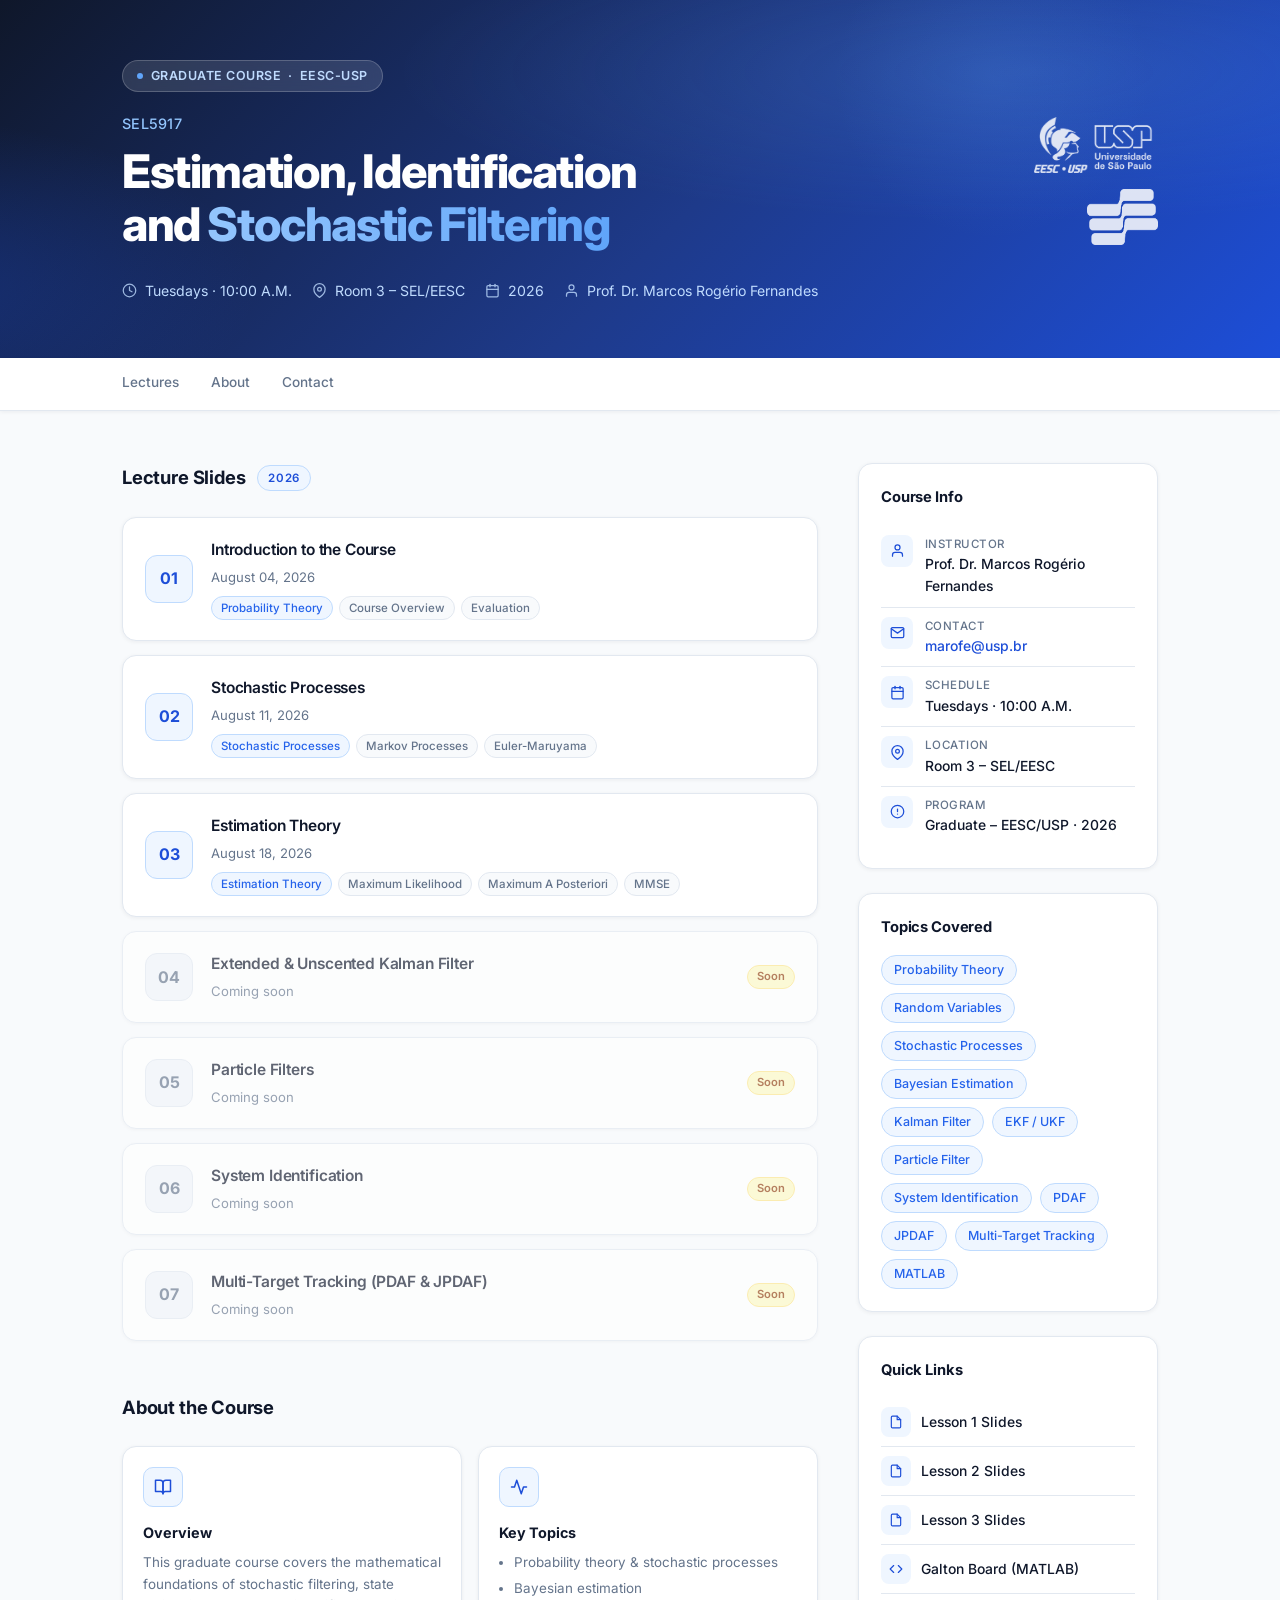
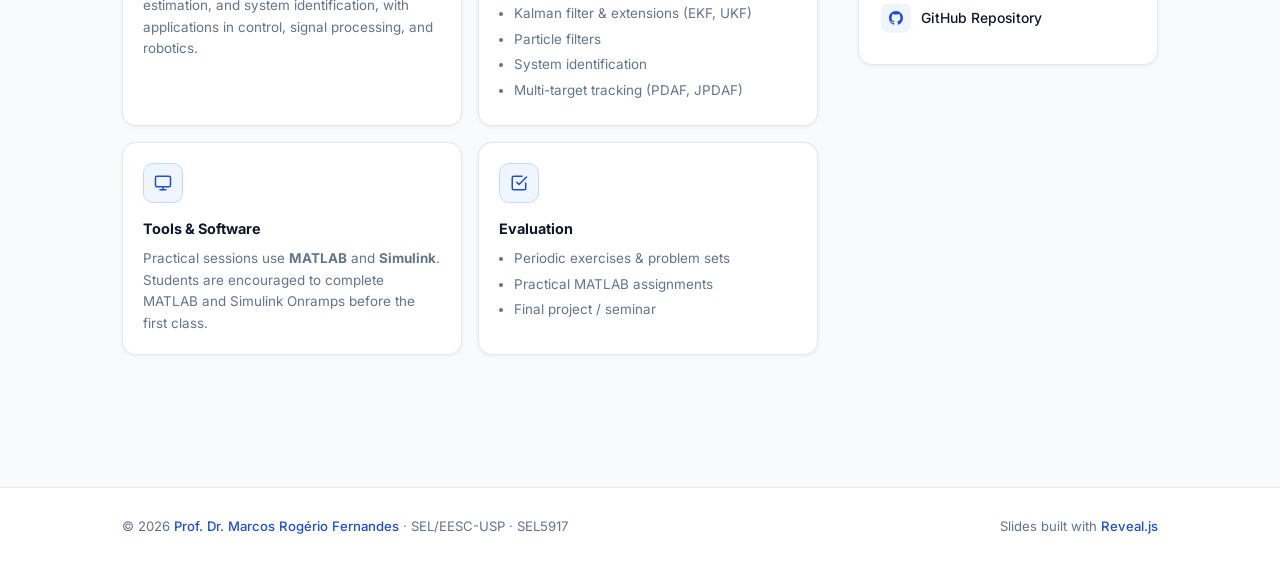
==== index.html @ 7e5c63f5 "Add Lesson 3 (Estimation Theory) slides and update index page" ====
<!doctype html>
<html lang="en">
<head>
  <meta charset="utf-8">
  <meta name="viewport" content="width=device-width, initial-scale=1.0">
  <title>SEL5917 – Estimation, Identification and Stochastic Filtering</title>
  <meta name="description" content="Course page for SEL5917 – Estimation, Identification and Stochastic Filtering. Prof. Dr. Marcos Rogério Fernandes, EESC-USP.">
  <link rel="preconnect" href="https://fonts.googleapis.com">
  <link rel="preconnect" href="https://fonts.gstatic.com" crossorigin>
  <link href="https://fonts.googleapis.com/css2?family=Inter:wght@300;400;500;600;700;800&display=swap" rel="stylesheet">
  <style>
    /* ===== Design Tokens (same palette as style.css) ===== */
    :root {
      --accent:        #1d4ed8;
      --accent-mid:    #2563eb;
      --accent-light:  #60a5fa;
      --accent-soft:   #eff6ff;
      --accent-border: #bfdbfe;
      --ink:           #0f172a;
      --muted:         #64748b;
      --rule:          #e2e8f0;
      --surface:       #ffffff;
      --surface-alt:   #f8fafc;
      --radius:        14px;
      --shadow-sm:     0 1px 4px rgba(15,23,42,.06);
      --shadow-md:     0 4px 20px rgba(15,23,42,.10);
      --shadow-lg:     0 12px 40px rgba(15,23,42,.14);
    }

    *, *::before, *::after { box-sizing: border-box; margin: 0; padding: 0; }

    html { scroll-behavior: smooth; }

    body {
      font-family: 'Inter', -apple-system, 'Segoe UI', Roboto, sans-serif;
      background: var(--surface-alt);
      color: var(--ink);
      line-height: 1.6;
      min-height: 100vh;
    }

    /* ===== HERO ===== */
    .hero {
      background: linear-gradient(135deg, #0f172a 0%, #1e3a8a 55%, #1d4ed8 100%);
      color: #fff;
      padding: 0;
      position: relative;
      overflow: hidden;
    }

    .hero::before {
      content: '';
      position: absolute;
      inset: 0;
      background:
        radial-gradient(ellipse 70% 60% at 80% 20%, rgba(96,165,250,.18) 0%, transparent 70%),
        radial-gradient(ellipse 50% 80% at -10% 80%, rgba(29,78,216,.35) 0%, transparent 60%);
      pointer-events: none;
    }

    /* Animated floating orbs */
    .hero::after {
      content: '';
      position: absolute;
      width: 320px; height: 320px;
      border-radius: 50%;
      background: radial-gradient(circle, rgba(96,165,250,.12) 0%, transparent 70%);
      top: -80px; right: 10%;
      animation: floatOrb 8s ease-in-out infinite alternate;
      pointer-events: none;
    }

    @keyframes floatOrb {
      from { transform: translateY(0px) scale(1); }
      to   { transform: translateY(30px) scale(1.08); }
    }

    .hero-inner {
      position: relative;
      z-index: 1;
      max-width: 1100px;
      margin: 0 auto;
      padding: 60px 32px 56px;
      display: grid;
      grid-template-columns: 1fr auto;
      gap: 40px;
      align-items: center;
    }

    .hero-badge {
      display: inline-flex;
      align-items: center;
      gap: 8px;
      background: rgba(255,255,255,.12);
      border: 1px solid rgba(255,255,255,.2);
      border-radius: 100px;
      padding: 5px 14px;
      font-size: .78rem;
      font-weight: 600;
      letter-spacing: .04em;
      text-transform: uppercase;
      color: #bfdbfe;
      margin-bottom: 20px;
      backdrop-filter: blur(6px);
    }

    .hero-badge span { width: 6px; height: 6px; border-radius: 50%; background: #60a5fa; display: inline-block; animation: pulse 2s infinite; }

    @keyframes pulse {
      0%,100% { opacity: 1; }
      50%      { opacity: .4; }
    }

    .hero-code {
      font-size: .9rem;
      font-weight: 500;
      color: #93c5fd;
      letter-spacing: .02em;
      margin-bottom: 10px;
    }

    .hero h1 {
      font-size: clamp(1.9rem, 4vw, 2.9rem);
      font-weight: 800;
      letter-spacing: -.03em;
      line-height: 1.15;
      color: #fff;
      margin-bottom: 18px;
    }

    .hero h1 em {
      font-style: normal;
      background: linear-gradient(90deg, #93c5fd, #60a5fa);
      -webkit-background-clip: text;
      -webkit-text-fill-color: transparent;
      background-clip: text;
    }

    .hero-meta {
      display: flex;
      flex-wrap: wrap;
      gap: 20px;
      margin-top: 28px;
    }

    .hero-meta-item {
      display: flex;
      align-items: center;
      gap: 8px;
      font-size: .88rem;
      color: #bfdbfe;
    }

    .hero-meta-item svg { opacity: .8; flex-shrink: 0; }

    .hero-logos {
      display: flex;
      flex-direction: column;
      align-items: flex-end;
      gap: 16px;
    }

    .hero-logos img {
      height: 56px;
      width: auto;
      filter: brightness(0) invert(1);
      opacity: .85;
      transition: opacity .2s;
    }

    .hero-logos img:hover { opacity: 1; }

    /* ===== NAV (sticky) ===== */
    .nav-bar {
      background: rgba(255,255,255,.9);
      backdrop-filter: blur(12px);
      border-bottom: 1px solid var(--rule);
      position: sticky;
      top: 0;
      z-index: 100;
      box-shadow: var(--shadow-sm);
    }

    .nav-inner {
      max-width: 1100px;
      margin: 0 auto;
      padding: 0 32px;
      display: flex;
      align-items: center;
      gap: 32px;
      height: 52px;
    }

    .nav-inner a {
      font-size: .85rem;
      font-weight: 500;
      color: var(--muted);
      text-decoration: none;
      padding: 4px 0;
      border-bottom: 2px solid transparent;
      transition: color .15s, border-color .15s;
    }

    .nav-inner a:hover {
      color: var(--accent);
      border-bottom-color: var(--accent);
    }

    /* ===== MAIN LAYOUT ===== */
    .main {
      max-width: 1100px;
      margin: 0 auto;
      padding: 52px 32px 80px;
      display: grid;
      grid-template-columns: 1fr 300px;
      gap: 40px;
      align-items: start;
    }

    /* ===== SECTION HEADING ===== */
    .section-heading {
      display: flex;
      align-items: center;
      gap: 12px;
      margin-bottom: 24px;
    }

    .section-heading h2 {
      font-size: 1.15rem;
      font-weight: 700;
      color: var(--ink);
      letter-spacing: -.01em;
    }

    .section-heading .pill {
      font-size: .72rem;
      font-weight: 600;
      text-transform: uppercase;
      letter-spacing: .05em;
      background: var(--accent-soft);
      color: var(--accent);
      border: 1px solid var(--accent-border);
      border-radius: 100px;
      padding: 3px 10px;
    }

    /* ===== LESSON CARDS ===== */
    #lectures { margin-bottom: 52px; }

    .lesson-list { display: flex; flex-direction: column; gap: 14px; }

    .lesson-card {
      background: var(--surface);
      border: 1px solid var(--rule);
      border-radius: var(--radius);
      padding: 20px 22px;
      display: grid;
      grid-template-columns: 48px 1fr auto;
      align-items: center;
      gap: 18px;
      text-decoration: none;
      color: inherit;
      box-shadow: var(--shadow-sm);
      transition: transform .18s ease, box-shadow .18s ease, border-color .18s ease;
      position: relative;
      overflow: hidden;
    }

    .lesson-card::before {
      content: '';
      position: absolute;
      left: 0; top: 0; bottom: 0;
      width: 4px;
      background: linear-gradient(180deg, var(--accent), var(--accent-light));
      border-radius: var(--radius) 0 0 var(--radius);
      opacity: 0;
      transition: opacity .18s;
    }

    .lesson-card:hover {
      transform: translateY(-2px);
      box-shadow: var(--shadow-md);
      border-color: var(--accent-border);
    }

    .lesson-card:hover::before { opacity: 1; }

    .lesson-num {
      width: 48px; height: 48px;
      background: var(--accent-soft);
      border: 1px solid var(--accent-border);
      border-radius: 12px;
      display: flex;
      align-items: center;
      justify-content: center;
      font-weight: 700;
      font-size: 1rem;
      color: var(--accent);
      flex-shrink: 0;
      transition: background .18s, color .18s;
    }

    .lesson-card:hover .lesson-num {
      background: var(--accent);
      color: #fff;
      border-color: var(--accent);
    }

    .lesson-info h3 {
      font-size: .97rem;
      font-weight: 600;
      color: var(--ink);
      margin-bottom: 4px;
      letter-spacing: -.01em;
    }

    .lesson-info p {
      font-size: .82rem;
      color: var(--muted);
    }

    .lesson-tags {
      display: flex;
      flex-wrap: wrap;
      gap: 6px;
      margin-top: 8px;
    }

    .tag {
      font-size: .72rem;
      font-weight: 500;
      background: var(--surface-alt);
      border: 1px solid var(--rule);
      border-radius: 100px;
      padding: 2px 9px;
      color: var(--muted);
    }

    .tag.blue {
      background: var(--accent-soft);
      border-color: var(--accent-border);
      color: var(--accent-mid);
    }

    .arrow-icon {
      color: var(--muted);
      opacity: 0;
      transform: translateX(-4px);
      transition: opacity .18s, transform .18s, color .18s;
      flex-shrink: 0;
    }

    .lesson-card:hover .arrow-icon {
      opacity: 1;
      transform: translateX(0);
      color: var(--accent);
    }

    /* Disabled / coming-soon card */
    .lesson-card.soon {
      opacity: .65;
      cursor: default;
      pointer-events: none;
    }

    .lesson-card.soon .lesson-num {
      background: #f1f5f9;
      border-color: var(--rule);
      color: var(--muted);
    }

    .soon-badge {
      font-size: .7rem;
      font-weight: 600;
      background: #fef9c3;
      border: 1px solid #fde68a;
      color: #92400e;
      border-radius: 100px;
      padding: 2px 9px;
      white-space: nowrap;
    }

    /* ===== SIDEBAR ===== */
    .sidebar { display: flex; flex-direction: column; gap: 24px; }

    .card {
      background: var(--surface);
      border: 1px solid var(--rule);
      border-radius: var(--radius);
      padding: 22px;
      box-shadow: var(--shadow-sm);
    }

    .card h3 {
      font-size: .92rem;
      font-weight: 700;
      color: var(--ink);
      margin-bottom: 16px;
      letter-spacing: -.01em;
    }

    /* Info card rows */
    .info-row {
      display: flex;
      align-items: flex-start;
      gap: 12px;
      padding: 9px 0;
      border-bottom: 1px solid var(--rule);
    }

    .info-row:last-child { border-bottom: none; }

    .info-icon {
      width: 32px; height: 32px;
      border-radius: 8px;
      background: var(--accent-soft);
      display: flex;
      align-items: center;
      justify-content: center;
      flex-shrink: 0;
      color: var(--accent);
    }

    .info-label {
      font-size: .72rem;
      color: var(--muted);
      font-weight: 500;
      text-transform: uppercase;
      letter-spacing: .04em;
    }

    .info-value {
      font-size: .87rem;
      color: var(--ink);
      font-weight: 500;
    }

    /* Topic pills */
    .topic-grid {
      display: flex;
      flex-wrap: wrap;
      gap: 8px;
    }

    .topic-pill {
      font-size: .78rem;
      font-weight: 500;
      background: var(--accent-soft);
      border: 1px solid var(--accent-border);
      color: var(--accent-mid);
      border-radius: 100px;
      padding: 4px 12px;
      transition: background .15s, color .15s;
    }

    .topic-pill:hover {
      background: var(--accent);
      color: #fff;
      border-color: var(--accent);
    }

    /* Links card */
    .link-row {
      display: flex;
      align-items: center;
      gap: 10px;
      padding: 9px 0;
      border-bottom: 1px solid var(--rule);
      text-decoration: none;
      color: var(--ink);
      font-size: .87rem;
      font-weight: 500;
      transition: color .15s;
    }

    .link-row:last-child { border-bottom: none; }
    .link-row:hover { color: var(--accent); }

    .link-icon {
      width: 30px; height: 30px;
      border-radius: 8px;
      background: var(--accent-soft);
      display: flex;
      align-items: center;
      justify-content: center;
      flex-shrink: 0;
      color: var(--accent);
    }

    /* ===== ABOUT SECTION ===== */
    #about { margin-bottom: 52px; }

    .about-grid {
      display: grid;
      grid-template-columns: 1fr 1fr;
      gap: 16px;
    }

    .about-card {
      background: var(--surface);
      border: 1px solid var(--rule);
      border-radius: var(--radius);
      padding: 20px;
      box-shadow: var(--shadow-sm);
    }

    .about-card .icon-wrap {
      width: 40px; height: 40px;
      border-radius: 10px;
      background: var(--accent-soft);
      border: 1px solid var(--accent-border);
      display: flex;
      align-items: center;
      justify-content: center;
      margin-bottom: 14px;
      color: var(--accent);
    }

    .about-card h4 {
      font-size: .9rem;
      font-weight: 700;
      color: var(--ink);
      margin-bottom: 8px;
    }

    .about-card p, .about-card ul {
      font-size: .84rem;
      color: var(--muted);
      line-height: 1.6;
    }

    .about-card ul { padding-left: 1.1em; }
    .about-card ul li { margin-bottom: 4px; }

    /* ===== FOOTER ===== */
    footer {
      border-top: 1px solid var(--rule);
      background: var(--surface);
    }

    .footer-inner {
      max-width: 1100px;
      margin: 0 auto;
      padding: 28px 32px;
      display: flex;
      align-items: center;
      justify-content: space-between;
      gap: 16px;
      flex-wrap: wrap;
    }

    .footer-inner p {
      font-size: .82rem;
      color: var(--muted);
    }

    .footer-inner a {
      color: var(--accent);
      text-decoration: none;
      font-weight: 500;
    }

    .footer-inner a:hover { text-decoration: underline; }

    /* ===== RESPONSIVE ===== */
    @media (max-width: 860px) {
      .main { grid-template-columns: 1fr; }
      .hero-inner { grid-template-columns: 1fr; }
      .hero-logos { flex-direction: row; align-items: center; }
      .hero-logos img { height: 40px; }
      .about-grid { grid-template-columns: 1fr; }
    }

    @media (max-width: 540px) {
      .hero-inner { padding: 40px 20px 44px; }
      .main { padding: 36px 20px 60px; }
      .nav-inner { padding: 0 20px; gap: 20px; }
      .lesson-card { grid-template-columns: 40px 1fr; }
      .arrow-icon { display: none; }
    }
  </style>
</head>
<body>

  <!-- ===== HERO ===== -->
  <header class="hero" id="top">
    <div class="hero-inner">
      <div>
        <div class="hero-badge"><span></span> Graduate Course &nbsp;·&nbsp; EESC-USP</div>
        <p class="hero-code">SEL5917</p>
        <h1>Estimation, Identification<br>and <em>Stochastic Filtering</em></h1>
        <div class="hero-meta">
          <div class="hero-meta-item">
            <svg width="15" height="15" viewBox="0 0 24 24" fill="none" stroke="currentColor" stroke-width="2" stroke-linecap="round" stroke-linejoin="round"><circle cx="12" cy="12" r="10"/><polyline points="12 6 12 12 16 14"/></svg>
            Tuesdays · 10:00 A.M.
          </div>
          <div class="hero-meta-item">
            <svg width="15" height="15" viewBox="0 0 24 24" fill="none" stroke="currentColor" stroke-width="2" stroke-linecap="round" stroke-linejoin="round"><path d="M21 10c0 7-9 13-9 13S3 17 3 10a9 9 0 0 1 18 0z"/><circle cx="12" cy="10" r="3"/></svg>
            Room 3 – SEL/EESC
          </div>
          <div class="hero-meta-item">
            <svg width="15" height="15" viewBox="0 0 24 24" fill="none" stroke="currentColor" stroke-width="2" stroke-linecap="round" stroke-linejoin="round"><rect x="3" y="4" width="18" height="18" rx="2" ry="2"/><line x1="16" y1="2" x2="16" y2="6"/><line x1="8" y1="2" x2="8" y2="6"/><line x1="3" y1="10" x2="21" y2="10"/></svg>
            2026
          </div>
          <div class="hero-meta-item">
            <svg width="15" height="15" viewBox="0 0 24 24" fill="none" stroke="currentColor" stroke-width="2" stroke-linecap="round" stroke-linejoin="round"><path d="M20 21v-2a4 4 0 0 0-4-4H8a4 4 0 0 0-4 4v2"/><circle cx="12" cy="7" r="4"/></svg>
            Prof. Dr. Marcos Rogério Fernandes
          </div>
        </div>
      </div>
      <div class="hero-logos">
        <img src="images/Logo EESC-USP_top.png" alt="EESC-USP">
        <img src="images/sel.png" alt="SEL">
      </div>
    </div>
  </header>

  <!-- ===== STICKY NAV ===== -->
  <nav class="nav-bar" role="navigation" aria-label="Page sections">
    <div class="nav-inner">
      <a href="#lectures">Lectures</a>
      <a href="#about">About</a>
      <a href="mailto:marofe@usp.br">Contact</a>
    </div>
  </nav>

  <!-- ===== MAIN ===== -->
  <main class="main">

    <!-- LEFT COLUMN -->
    <div>

      <!-- LECTURES -->
      <section id="lectures">
        <div class="section-heading">
          <h2>Lecture Slides</h2>
          <span class="pill">2026</span>
        </div>

        <div class="lesson-list">

          <!-- Lesson 01 -->
          <a class="lesson-card" href="2026/lesson1.html" id="lesson-01" aria-label="Lesson 1: Introduction to the Course">
            <div class="lesson-num">01</div>
            <div class="lesson-info">
              <h3>Introduction to the Course</h3>
              <p>August 04, 2026</p>
              <div class="lesson-tags">
                <span class="tag blue">Probability Theory</span>
                <span class="tag">Course Overview</span>
                <span class="tag">Evaluation</span>
              </div>
            </div>
            <svg class="arrow-icon" width="18" height="18" viewBox="0 0 24 24" fill="none" stroke="currentColor" stroke-width="2.2" stroke-linecap="round" stroke-linejoin="round"><line x1="5" y1="12" x2="19" y2="12"/><polyline points="12 5 19 12 12 19"/></svg>
          </a>

          <!-- Lesson 02 -->
          <a class="lesson-card" href="2026/lesson2.html" id="lesson-02" aria-label="Lesson 2: Stochastic Processes">
            <div class="lesson-num">02</div>
            <div class="lesson-info">
              <h3>Stochastic Processes</h3>
              <p>August 11, 2026</p>
              <div class="lesson-tags">
                <span class="tag blue">Stochastic Processes</span>
                <span class="tag">Markov Processes</span>
                <span class="tag">Euler-Maruyama</span>
              </div>
            </div>
            <svg class="arrow-icon" width="18" height="18" viewBox="0 0 24 24" fill="none" stroke="currentColor" stroke-width="2.2" stroke-linecap="round" stroke-linejoin="round"><line x1="5" y1="12" x2="19" y2="12"/><polyline points="12 5 19 12 12 19"/></svg>
          </a>

          <!-- Lesson 03 -->
          <a class="lesson-card" href="2026/lesson3.html" id="lesson-03" aria-label="Lesson 3: Estimation Theory">
            <div class="lesson-num">03</div>
            <div class="lesson-info">
              <h3>Estimation Theory</h3>
              <p>August 18, 2026</p>
              <div class="lesson-tags">
                <span class="tag blue">Estimation Theory</span>
                <span class="tag">Maximum Likelihood</span>
                <span class="tag">Maximum A Posteriori</span>
                <span class="tag">MMSE</span>
              </div>
            </div>
            <svg class="arrow-icon" width="18" height="18" viewBox="0 0 24 24" fill="none" stroke="currentColor" stroke-width="2.2" stroke-linecap="round" stroke-linejoin="round"><line x1="5" y1="12" x2="19" y2="12"/><polyline points="12 5 19 12 12 19"/></svg>
          </a>

          <div class="lesson-card soon" id="lesson-cs-2" aria-hidden="true">
            <div class="lesson-num">04</div>
            <div class="lesson-info">
              <h3>Extended &amp; Unscented Kalman Filter</h3>
              <p>Coming soon</p>
            </div>
            <span class="soon-badge">Soon</span>
          </div>

          <div class="lesson-card soon" id="lesson-cs-3" aria-hidden="true">
            <div class="lesson-num">05</div>
            <div class="lesson-info">
              <h3>Particle Filters</h3>
              <p>Coming soon</p>
            </div>
            <span class="soon-badge">Soon</span>
          </div>

          <div class="lesson-card soon" id="lesson-cs-4" aria-hidden="true">
            <div class="lesson-num">06</div>
            <div class="lesson-info">
              <h3>System Identification</h3>
              <p>Coming soon</p>
            </div>
            <span class="soon-badge">Soon</span>
          </div>

          <div class="lesson-card soon" id="lesson-cs-5" aria-hidden="true">
            <div class="lesson-num">07</div>
            <div class="lesson-info">
              <h3>Multi-Target Tracking (PDAF &amp; JPDAF)</h3>
              <p>Coming soon</p>
            </div>
            <span class="soon-badge">Soon</span>
          </div>

        </div>
      </section>

      <!-- ABOUT -->
      <section id="about">
        <div class="section-heading">
          <h2>About the Course</h2>
        </div>

        <div class="about-grid">

          <div class="about-card">
            <div class="icon-wrap">
              <svg width="18" height="18" viewBox="0 0 24 24" fill="none" stroke="currentColor" stroke-width="2" stroke-linecap="round" stroke-linejoin="round"><path d="M2 3h6a4 4 0 0 1 4 4v14a3 3 0 0 0-3-3H2z"/><path d="M22 3h-6a4 4 0 0 0-4 4v14a3 3 0 0 1 3-3h7z"/></svg>
            </div>
            <h4>Overview</h4>
            <p>This graduate course covers the mathematical foundations of stochastic filtering, state estimation, and system identification, with applications in control, signal processing, and robotics.</p>
          </div>

          <div class="about-card">
            <div class="icon-wrap">
              <svg width="18" height="18" viewBox="0 0 24 24" fill="none" stroke="currentColor" stroke-width="2" stroke-linecap="round" stroke-linejoin="round"><polyline points="22 12 18 12 15 21 9 3 6 12 2 12"/></svg>
            </div>
            <h4>Key Topics</h4>
            <ul>
              <li>Probability theory &amp; stochastic processes</li>
              <li>Bayesian estimation</li>
              <li>Kalman filter &amp; extensions (EKF, UKF)</li>
              <li>Particle filters</li>
              <li>System identification</li>
              <li>Multi-target tracking (PDAF, JPDAF)</li>
            </ul>
          </div>

          <div class="about-card">
            <div class="icon-wrap">
              <svg width="18" height="18" viewBox="0 0 24 24" fill="none" stroke="currentColor" stroke-width="2" stroke-linecap="round" stroke-linejoin="round"><rect x="2" y="3" width="20" height="14" rx="2" ry="2"/><line x1="8" y1="21" x2="16" y2="21"/><line x1="12" y1="17" x2="12" y2="21"/></svg>
            </div>
            <h4>Tools &amp; Software</h4>
            <p>Practical sessions use <strong>MATLAB</strong> and <strong>Simulink</strong>. Students are encouraged to complete MATLAB and Simulink Onramps before the first class.</p>
          </div>

          <div class="about-card">
            <div class="icon-wrap">
              <svg width="18" height="18" viewBox="0 0 24 24" fill="none" stroke="currentColor" stroke-width="2" stroke-linecap="round" stroke-linejoin="round"><path d="M9 11l3 3L22 4"/><path d="M21 12v7a2 2 0 0 1-2 2H5a2 2 0 0 1-2-2V5a2 2 0 0 1 2-2h11"/></svg>
            </div>
            <h4>Evaluation</h4>
            <ul>
              <li>Periodic exercises &amp; problem sets</li>
              <li>Practical MATLAB assignments</li>
              <li>Final project / seminar</li>
            </ul>
          </div>

        </div>
      </section>

    </div>

    <!-- RIGHT SIDEBAR -->
    <aside class="sidebar" aria-label="Course information">

      <!-- Course Info -->
      <div class="card" id="course-info">
        <h3>Course Info</h3>

        <div class="info-row">
          <div class="info-icon">
            <svg width="15" height="15" viewBox="0 0 24 24" fill="none" stroke="currentColor" stroke-width="2" stroke-linecap="round" stroke-linejoin="round"><path d="M20 21v-2a4 4 0 0 0-4-4H8a4 4 0 0 0-4 4v2"/><circle cx="12" cy="7" r="4"/></svg>
          </div>
          <div>
            <div class="info-label">Instructor</div>
            <div class="info-value">Prof. Dr. Marcos Rogério Fernandes</div>
          </div>
        </div>

        <div class="info-row">
          <div class="info-icon">
            <svg width="15" height="15" viewBox="0 0 24 24" fill="none" stroke="currentColor" stroke-width="2" stroke-linecap="round" stroke-linejoin="round"><path d="M4 4h16c1.1 0 2 .9 2 2v12c0 1.1-.9 2-2 2H4c-1.1 0-2-.9-2-2V6c0-1.1.9-2 2-2z"/><polyline points="22,6 12,13 2,6"/></svg>
          </div>
          <div>
            <div class="info-label">Contact</div>
            <div class="info-value"><a href="mailto:marofe@usp.br" style="color:var(--accent);text-decoration:none;">marofe@usp.br</a></div>
          </div>
        </div>

        <div class="info-row">
          <div class="info-icon">
            <svg width="15" height="15" viewBox="0 0 24 24" fill="none" stroke="currentColor" stroke-width="2" stroke-linecap="round" stroke-linejoin="round"><rect x="3" y="4" width="18" height="18" rx="2" ry="2"/><line x1="16" y1="2" x2="16" y2="6"/><line x1="8" y1="2" x2="8" y2="6"/><line x1="3" y1="10" x2="21" y2="10"/></svg>
          </div>
          <div>
            <div class="info-label">Schedule</div>
            <div class="info-value">Tuesdays · 10:00 A.M.</div>
          </div>
        </div>

        <div class="info-row">
          <div class="info-icon">
            <svg width="15" height="15" viewBox="0 0 24 24" fill="none" stroke="currentColor" stroke-width="2" stroke-linecap="round" stroke-linejoin="round"><path d="M21 10c0 7-9 13-9 13S3 17 3 10a9 9 0 0 1 18 0z"/><circle cx="12" cy="10" r="3"/></svg>
          </div>
          <div>
            <div class="info-label">Location</div>
            <div class="info-value">Room 3 – SEL/EESC</div>
          </div>
        </div>

        <div class="info-row">
          <div class="info-icon">
            <svg width="15" height="15" viewBox="0 0 24 24" fill="none" stroke="currentColor" stroke-width="2" stroke-linecap="round" stroke-linejoin="round"><circle cx="12" cy="12" r="10"/><line x1="12" y1="8" x2="12" y2="12"/><line x1="12" y1="16" x2="12.01" y2="16"/></svg>
          </div>
          <div>
            <div class="info-label">Program</div>
            <div class="info-value">Graduate – EESC/USP · 2026</div>
          </div>
        </div>
      </div>

      <!-- Topics -->
      <div class="card" id="topics">
        <h3>Topics Covered</h3>
        <div class="topic-grid">
          <span class="topic-pill">Probability Theory</span>
          <span class="topic-pill">Random Variables</span>
          <span class="topic-pill">Stochastic Processes</span>
          <span class="topic-pill">Bayesian Estimation</span>
          <span class="topic-pill">Kalman Filter</span>
          <span class="topic-pill">EKF / UKF</span>
          <span class="topic-pill">Particle Filter</span>
          <span class="topic-pill">System Identification</span>
          <span class="topic-pill">PDAF</span>
          <span class="topic-pill">JPDAF</span>
          <span class="topic-pill">Multi-Target Tracking</span>
          <span class="topic-pill">MATLAB</span>
        </div>
      </div>

      <!-- Quick Links -->
      <div class="card" id="links">
        <h3>Quick Links</h3>
        <a class="link-row" href="2026/lesson1.html" id="link-lesson1">
          <div class="link-icon">
            <svg width="14" height="14" viewBox="0 0 24 24" fill="none" stroke="currentColor" stroke-width="2" stroke-linecap="round" stroke-linejoin="round"><path d="M14 2H6a2 2 0 0 0-2 2v16a2 2 0 0 0 2 2h12a2 2 0 0 0 2-2V8z"/><polyline points="14 2 14 8 20 8"/></svg>
          </div>
          Lesson 1 Slides
        </a>
        <a class="link-row" href="2026/lesson2.html" id="link-lesson2">
          <div class="link-icon">
            <svg width="14" height="14" viewBox="0 0 24 24" fill="none" stroke="currentColor" stroke-width="2" stroke-linecap="round" stroke-linejoin="round"><path d="M14 2H6a2 2 0 0 0-2 2v16a2 2 0 0 0 2 2h12a2 2 0 0 0 2-2V8z"/><polyline points="14 2 14 8 20 8"/></svg>
          </div>
          Lesson 2 Slides
        </a>
        <a class="link-row" href="2026/lesson3.html" id="link-lesson3">
          <div class="link-icon">
            <svg width="14" height="14" viewBox="0 0 24 24" fill="none" stroke="currentColor" stroke-width="2" stroke-linecap="round" stroke-linejoin="round"><path d="M14 2H6a2 2 0 0 0-2 2v16a2 2 0 0 0 2 2h12a2 2 0 0 0 2-2V8z"/><polyline points="14 2 14 8 20 8"/></svg>
          </div>
          Lesson 3 Slides
        </a>
        <a class="link-row" href="galton_board.m" id="link-galton" download>
          <div class="link-icon">
            <svg width="14" height="14" viewBox="0 0 24 24" fill="none" stroke="currentColor" stroke-width="2" stroke-linecap="round" stroke-linejoin="round"><polyline points="16 18 22 12 16 6"/><polyline points="8 6 2 12 8 18"/></svg>
          </div>
          Galton Board (MATLAB)
        </a>
        <a class="link-row" href="https://github.com/Marofe/estimation-identification-filtering" target="_blank" rel="noopener" id="link-github">
          <div class="link-icon">
            <svg width="14" height="14" viewBox="0 0 24 24" fill="currentColor"><path d="M12 0C5.374 0 0 5.373 0 12c0 5.302 3.438 9.8 8.207 11.387.599.111.793-.261.793-.577v-2.234c-3.338.726-4.033-1.416-4.033-1.416-.546-1.387-1.333-1.756-1.333-1.756-1.089-.745.083-.729.083-.729 1.205.084 1.839 1.237 1.839 1.237 1.07 1.834 2.807 1.304 3.492.997.107-.775.418-1.305.762-1.604-2.665-.305-5.467-1.334-5.467-5.931 0-1.311.469-2.381 1.236-3.221-.124-.303-.535-1.524.117-3.176 0 0 1.008-.322 3.301 1.23A11.509 11.509 0 0 1 12 5.803c1.02.005 2.047.138 3.006.404 2.291-1.552 3.297-1.23 3.297-1.23.653 1.653.242 2.874.118 3.176.77.84 1.235 1.911 1.235 3.221 0 4.609-2.807 5.624-5.479 5.921.43.372.823 1.102.823 2.222v3.293c0 .319.192.694.801.576C20.566 21.797 24 17.3 24 12c0-6.627-5.373-12-12-12z"/></svg>
          </div>
          GitHub Repository
        </a>
      </div>

    </aside>
  </main>

  <!-- ===== FOOTER ===== -->
  <footer>
    <div class="footer-inner">
      <p>© 2026 <a href="mailto:marofe@usp.br">Prof. Dr. Marcos Rogério Fernandes</a> · SEL/EESC-USP · SEL5917</p>
      <p>Slides built with <a href="https://revealjs.com" target="_blank" rel="noopener">Reveal.js</a></p>
    </div>
  </footer>

</body>
</html>
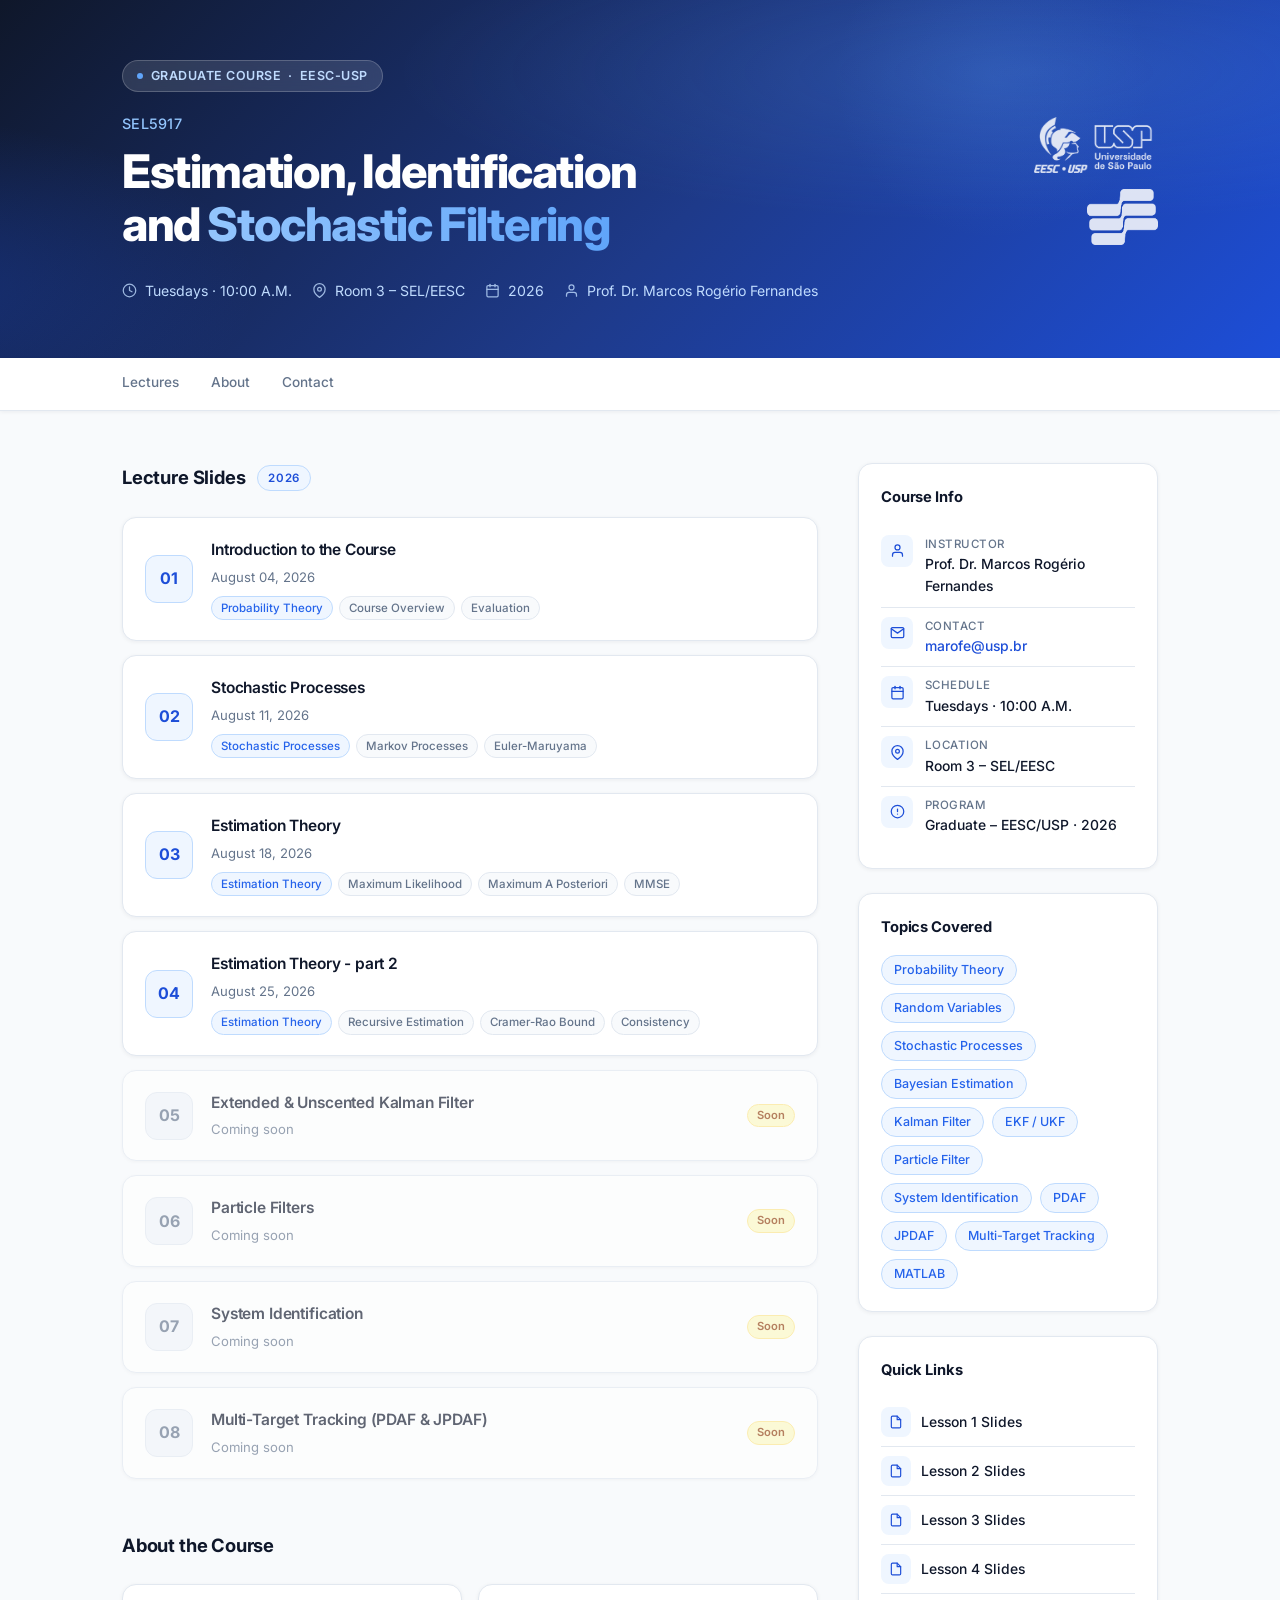
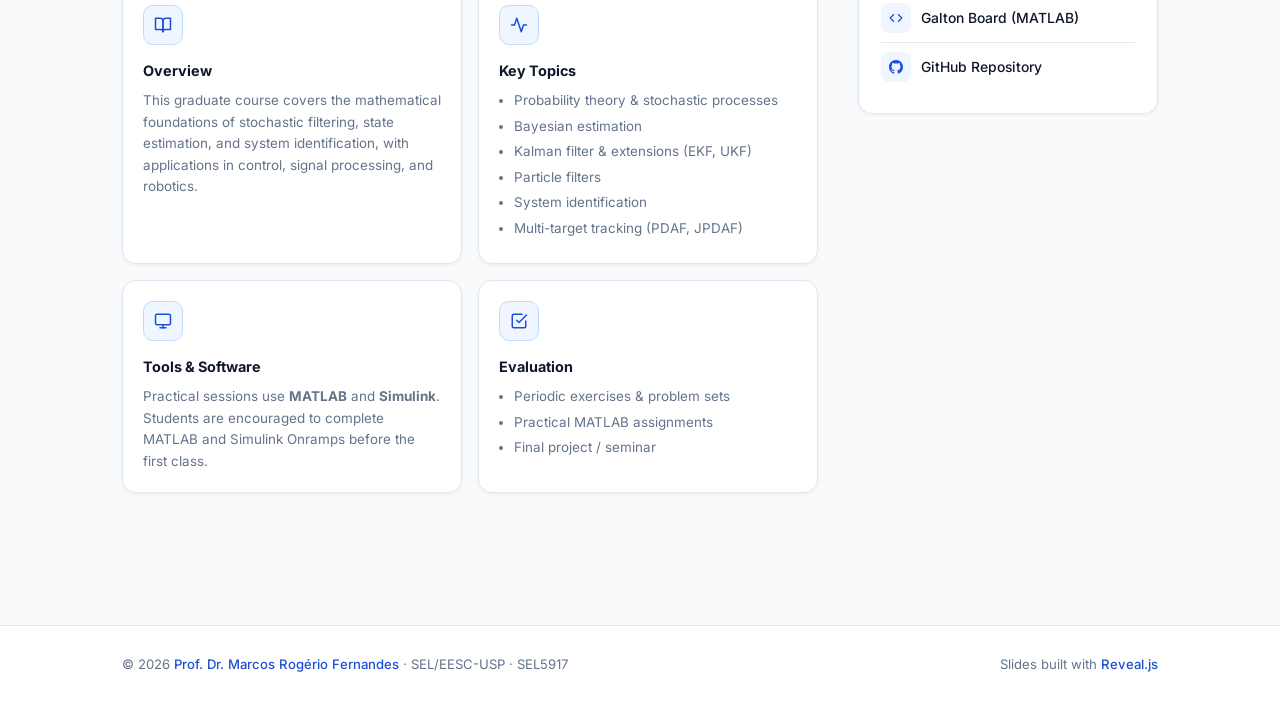
==== commit 87203a36: "Update course index with Lesson 4 and add Lesson 4 slides with assets" ====
--- a/index.html
+++ b/index.html
@@ -685,8 +685,24 @@
             <svg class="arrow-icon" width="18" height="18" viewBox="0 0 24 24" fill="none" stroke="currentColor" stroke-width="2.2" stroke-linecap="round" stroke-linejoin="round"><line x1="5" y1="12" x2="19" y2="12"/><polyline points="12 5 19 12 12 19"/></svg>
           </a>
 
+          <!-- Lesson 04 -->
+          <a class="lesson-card" href="2026/lesson4.html" id="lesson-04" aria-label="Lesson 4: Estimation Theory - part 2">
+            <div class="lesson-num">04</div>
+            <div class="lesson-info">
+              <h3>Estimation Theory - part 2</h3>
+              <p>August 25, 2026</p>
+              <div class="lesson-tags">
+                <span class="tag blue">Estimation Theory</span>
+                <span class="tag">Recursive Estimation</span>
+                <span class="tag">Cramer-Rao Bound</span>
+                <span class="tag">Consistency</span>
+              </div>
+            </div>
+            <svg class="arrow-icon" width="18" height="18" viewBox="0 0 24 24" fill="none" stroke="currentColor" stroke-width="2.2" stroke-linecap="round" stroke-linejoin="round"><line x1="5" y1="12" x2="19" y2="12"/><polyline points="12 5 19 12 12 19"/></svg>
+          </a>
+
           <div class="lesson-card soon" id="lesson-cs-2" aria-hidden="true">
-            <div class="lesson-num">04</div>
+            <div class="lesson-num">05</div>
             <div class="lesson-info">
               <h3>Extended &amp; Unscented Kalman Filter</h3>
               <p>Coming soon</p>
@@ -695,7 +711,7 @@
           </div>
 
           <div class="lesson-card soon" id="lesson-cs-3" aria-hidden="true">
-            <div class="lesson-num">05</div>
+            <div class="lesson-num">06</div>
             <div class="lesson-info">
               <h3>Particle Filters</h3>
               <p>Coming soon</p>
@@ -704,7 +720,7 @@
           </div>
 
           <div class="lesson-card soon" id="lesson-cs-4" aria-hidden="true">
-            <div class="lesson-num">06</div>
+            <div class="lesson-num">07</div>
             <div class="lesson-info">
               <h3>System Identification</h3>
               <p>Coming soon</p>
@@ -713,7 +729,7 @@
           </div>
 
           <div class="lesson-card soon" id="lesson-cs-5" aria-hidden="true">
-            <div class="lesson-num">07</div>
+            <div class="lesson-num">08</div>
             <div class="lesson-info">
               <h3>Multi-Target Tracking (PDAF &amp; JPDAF)</h3>
               <p>Coming soon</p>
@@ -878,6 +894,12 @@
           </div>
           Lesson 3 Slides
         </a>
+        <a class="link-row" href="2026/lesson4.html" id="link-lesson4">
+          <div class="link-icon">
+            <svg width="14" height="14" viewBox="0 0 24 24" fill="none" stroke="currentColor" stroke-width="2" stroke-linecap="round" stroke-linejoin="round"><path d="M14 2H6a2 2 0 0 0-2 2v16a2 2 0 0 0 2 2h12a2 2 0 0 0 2-2V8z"/><polyline points="14 2 14 8 20 8"/></svg>
+          </div>
+          Lesson 4 Slides
+        </a>
         <a class="link-row" href="galton_board.m" id="link-galton" download>
           <div class="link-icon">
             <svg width="14" height="14" viewBox="0 0 24 24" fill="none" stroke="currentColor" stroke-width="2" stroke-linecap="round" stroke-linejoin="round"><polyline points="16 18 22 12 16 6"/><polyline points="8 6 2 12 8 18"/></svg>
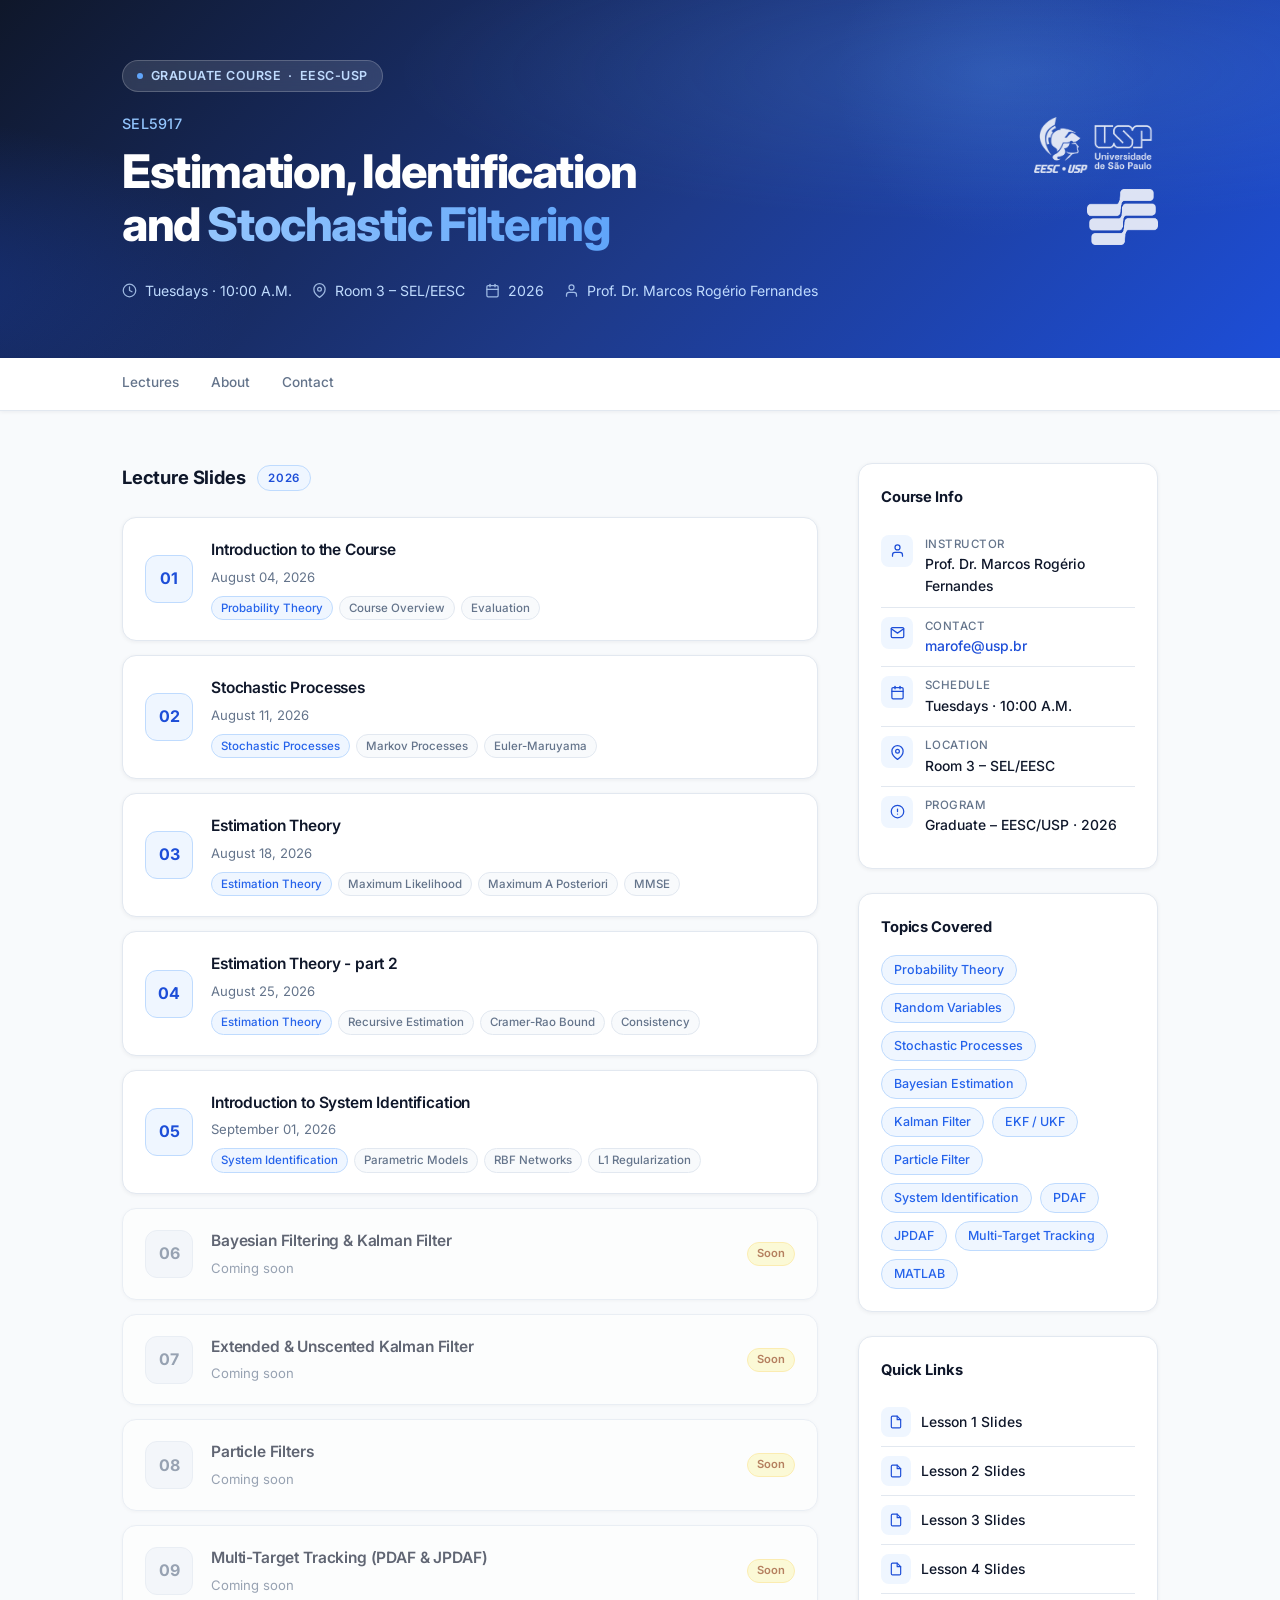
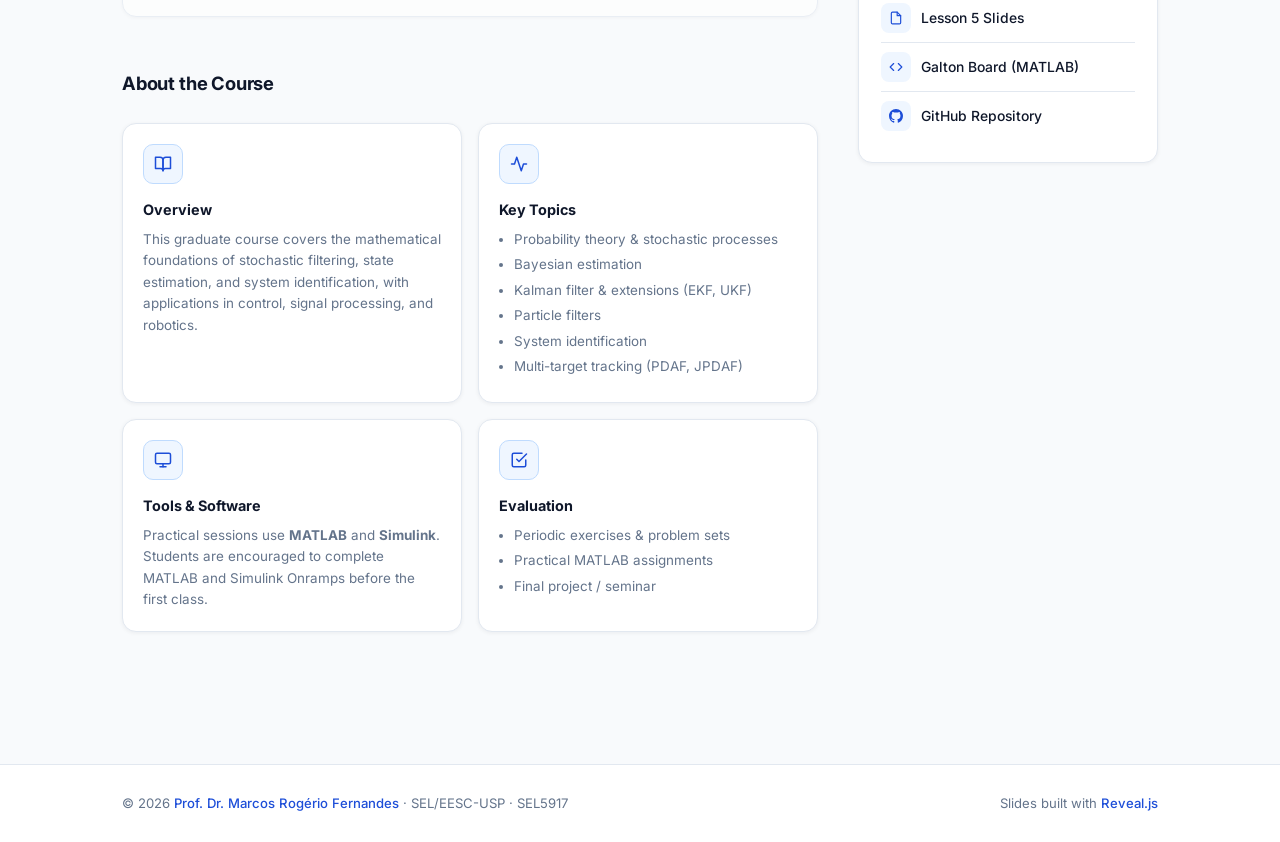
==== commit 2653b307: "Update course index with Lesson 5 and add Lesson 5 slides with assets" ====
--- a/index.html
+++ b/index.html
@@ -701,8 +701,33 @@
             <svg class="arrow-icon" width="18" height="18" viewBox="0 0 24 24" fill="none" stroke="currentColor" stroke-width="2.2" stroke-linecap="round" stroke-linejoin="round"><line x1="5" y1="12" x2="19" y2="12"/><polyline points="12 5 19 12 12 19"/></svg>
           </a>
 
+          <!-- Lesson 05 -->
+          <a class="lesson-card" href="2026/lesson5.html" id="lesson-05" aria-label="Lesson 5: Introduction to System Identification">
+            <div class="lesson-num">05</div>
+            <div class="lesson-info">
+              <h3>Introduction to System Identification</h3>
+              <p>September 01, 2026</p>
+              <div class="lesson-tags">
+                <span class="tag blue">System Identification</span>
+                <span class="tag">Parametric Models</span>
+                <span class="tag">RBF Networks</span>
+                <span class="tag">L1 Regularization</span>
+              </div>
+            </div>
+            <svg class="arrow-icon" width="18" height="18" viewBox="0 0 24 24" fill="none" stroke="currentColor" stroke-width="2.2" stroke-linecap="round" stroke-linejoin="round"><line x1="5" y1="12" x2="19" y2="12"/><polyline points="12 5 19 12 12 19"/></svg>
+          </a>
+
           <div class="lesson-card soon" id="lesson-cs-2" aria-hidden="true">
-            <div class="lesson-num">05</div>
+            <div class="lesson-num">06</div>
+            <div class="lesson-info">
+              <h3>Bayesian Filtering &amp; Kalman Filter</h3>
+              <p>Coming soon</p>
+            </div>
+            <span class="soon-badge">Soon</span>
+          </div>
+
+          <div class="lesson-card soon" id="lesson-cs-3" aria-hidden="true">
+            <div class="lesson-num">07</div>
             <div class="lesson-info">
               <h3>Extended &amp; Unscented Kalman Filter</h3>
               <p>Coming soon</p>
@@ -710,8 +735,8 @@
             <span class="soon-badge">Soon</span>
           </div>
 
-          <div class="lesson-card soon" id="lesson-cs-3" aria-hidden="true">
-            <div class="lesson-num">06</div>
+          <div class="lesson-card soon" id="lesson-cs-4" aria-hidden="true">
+            <div class="lesson-num">08</div>
             <div class="lesson-info">
               <h3>Particle Filters</h3>
               <p>Coming soon</p>
@@ -719,17 +744,8 @@
             <span class="soon-badge">Soon</span>
           </div>
 
-          <div class="lesson-card soon" id="lesson-cs-4" aria-hidden="true">
-            <div class="lesson-num">07</div>
-            <div class="lesson-info">
-              <h3>System Identification</h3>
-              <p>Coming soon</p>
-            </div>
-            <span class="soon-badge">Soon</span>
-          </div>
-
           <div class="lesson-card soon" id="lesson-cs-5" aria-hidden="true">
-            <div class="lesson-num">08</div>
+            <div class="lesson-num">09</div>
             <div class="lesson-info">
               <h3>Multi-Target Tracking (PDAF &amp; JPDAF)</h3>
               <p>Coming soon</p>
@@ -900,6 +916,12 @@
           </div>
           Lesson 4 Slides
         </a>
+        <a class="link-row" href="2026/lesson5.html" id="link-lesson5">
+          <div class="link-icon">
+            <svg width="14" height="14" viewBox="0 0 24 24" fill="none" stroke="currentColor" stroke-width="2" stroke-linecap="round" stroke-linejoin="round"><path d="M14 2H6a2 2 0 0 0-2 2v16a2 2 0 0 0 2 2h12a2 2 0 0 0 2-2V8z"/><polyline points="14 2 14 8 20 8"/></svg>
+          </div>
+          Lesson 5 Slides
+        </a>
         <a class="link-row" href="galton_board.m" id="link-galton" download>
           <div class="link-icon">
             <svg width="14" height="14" viewBox="0 0 24 24" fill="none" stroke="currentColor" stroke-width="2" stroke-linecap="round" stroke-linejoin="round"><polyline points="16 18 22 12 16 6"/><polyline points="8 6 2 12 8 18"/></svg>
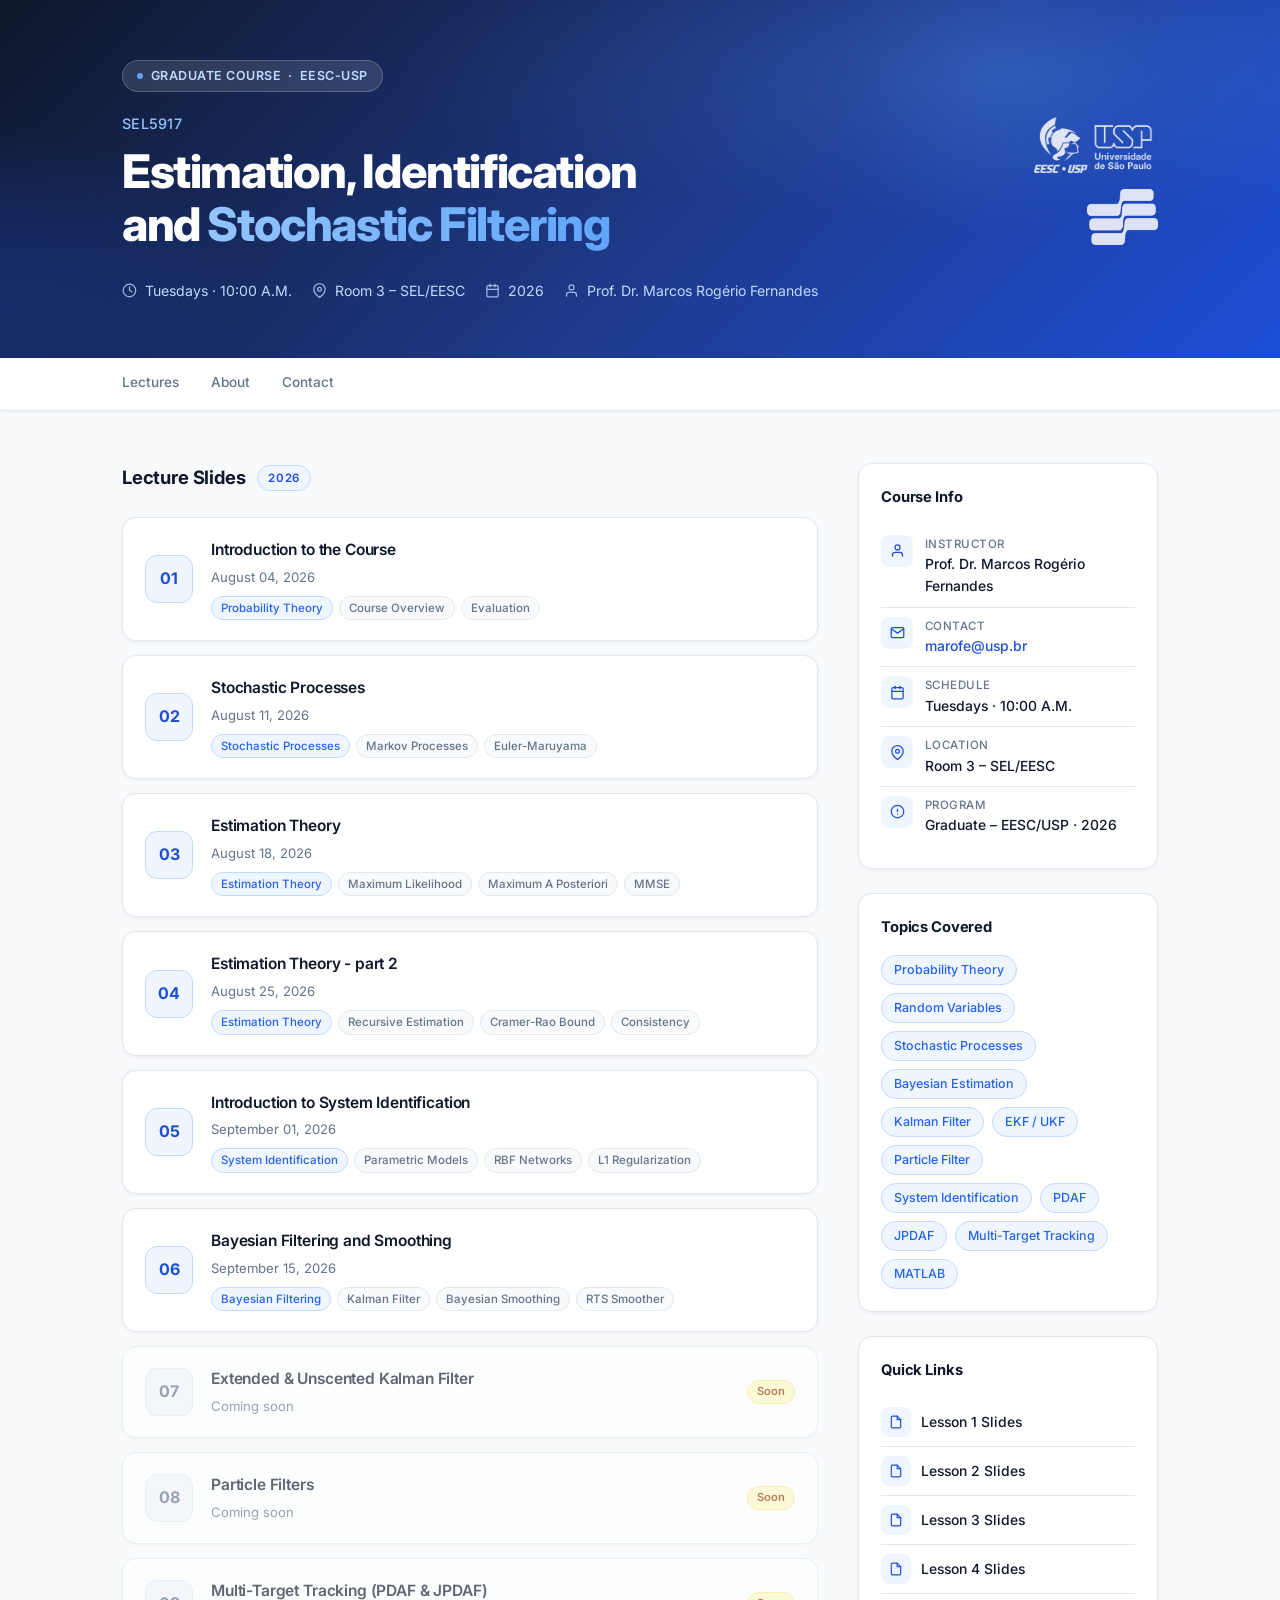
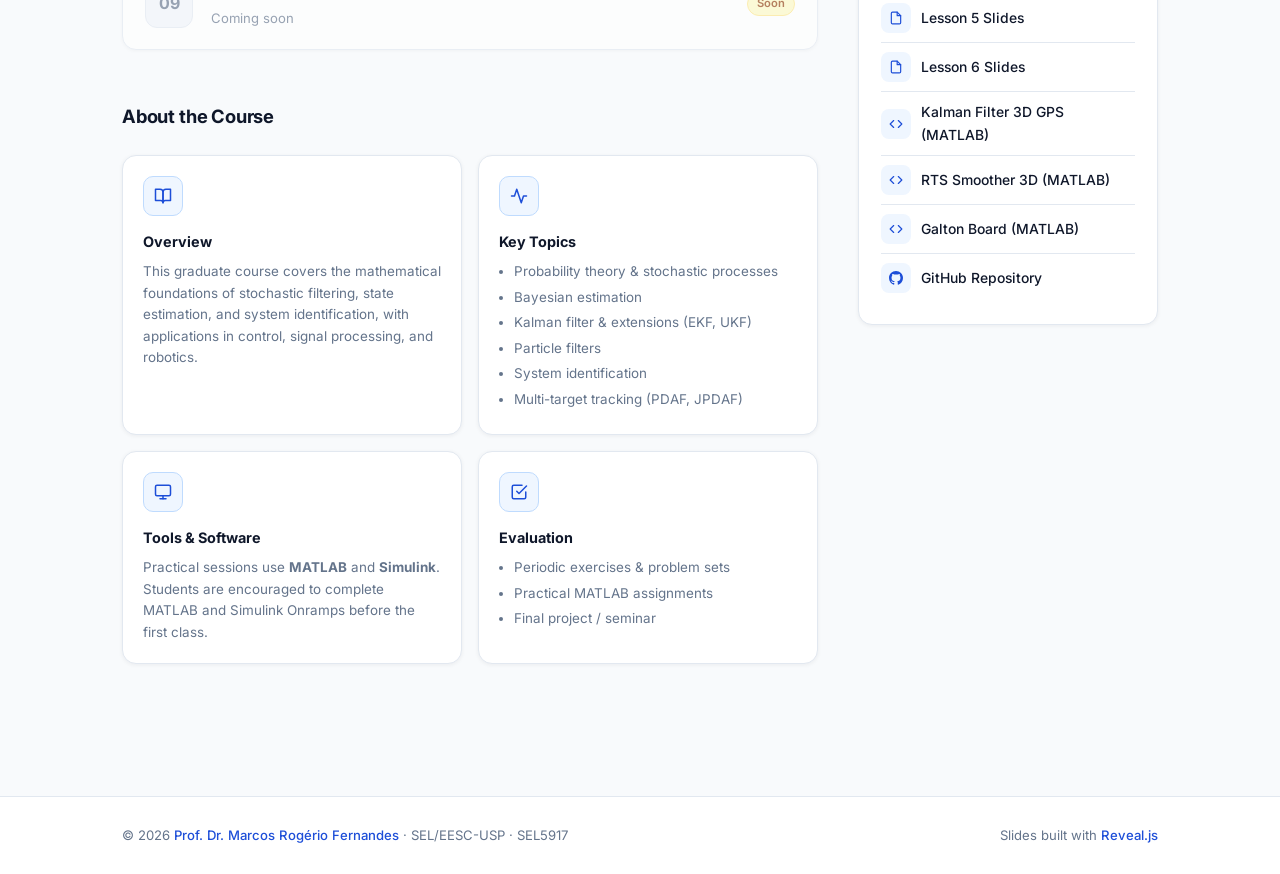
==== commit 3b512aba: "Update course index with Lesson 6 and add Lesson 6 slides with assets" ====
--- a/index.html
+++ b/index.html
@@ -717,14 +717,21 @@
             <svg class="arrow-icon" width="18" height="18" viewBox="0 0 24 24" fill="none" stroke="currentColor" stroke-width="2.2" stroke-linecap="round" stroke-linejoin="round"><line x1="5" y1="12" x2="19" y2="12"/><polyline points="12 5 19 12 12 19"/></svg>
           </a>
 
-          <div class="lesson-card soon" id="lesson-cs-2" aria-hidden="true">
+          <!-- Lesson 06 -->
+          <a class="lesson-card" href="2026/lesson6.html" id="lesson-06" aria-label="Lesson 6: Bayesian Filtering and Smoothing">
             <div class="lesson-num">06</div>
             <div class="lesson-info">
-              <h3>Bayesian Filtering &amp; Kalman Filter</h3>
-              <p>Coming soon</p>
-            </div>
-            <span class="soon-badge">Soon</span>
-          </div>
+              <h3>Bayesian Filtering and Smoothing</h3>
+              <p>September 15, 2026</p>
+              <div class="lesson-tags">
+                <span class="tag blue">Bayesian Filtering</span>
+                <span class="tag">Kalman Filter</span>
+                <span class="tag">Bayesian Smoothing</span>
+                <span class="tag">RTS Smoother</span>
+              </div>
+            </div>
+            <svg class="arrow-icon" width="18" height="18" viewBox="0 0 24 24" fill="none" stroke="currentColor" stroke-width="2.2" stroke-linecap="round" stroke-linejoin="round"><line x1="5" y1="12" x2="19" y2="12"/><polyline points="12 5 19 12 12 19"/></svg>
+          </a>
 
           <div class="lesson-card soon" id="lesson-cs-3" aria-hidden="true">
             <div class="lesson-num">07</div>
@@ -922,6 +929,24 @@
           </div>
           Lesson 5 Slides
         </a>
+        <a class="link-row" href="2026/lesson6.html" id="link-lesson6">
+          <div class="link-icon">
+            <svg width="14" height="14" viewBox="0 0 24 24" fill="none" stroke="currentColor" stroke-width="2" stroke-linecap="round" stroke-linejoin="round"><path d="M14 2H6a2 2 0 0 0-2 2v16a2 2 0 0 0 2 2h12a2 2 0 0 0 2-2V8z"/><polyline points="14 2 14 8 20 8"/></svg>
+          </div>
+          Lesson 6 Slides
+        </a>
+        <a class="link-row" href="kf_gps_tracking_3d.m" id="link-kf-gps" download>
+          <div class="link-icon">
+            <svg width="14" height="14" viewBox="0 0 24 24" fill="none" stroke="currentColor" stroke-width="2" stroke-linecap="round" stroke-linejoin="round"><polyline points="16 18 22 12 16 6"/><polyline points="8 6 2 12 8 18"/></svg>
+          </div>
+          Kalman Filter 3D GPS (MATLAB)
+        </a>
+        <a class="link-row" href="rts_gps_tracking_3d.m" id="link-rts-gps" download>
+          <div class="link-icon">
+            <svg width="14" height="14" viewBox="0 0 24 24" fill="none" stroke="currentColor" stroke-width="2" stroke-linecap="round" stroke-linejoin="round"><polyline points="16 18 22 12 16 6"/><polyline points="8 6 2 12 8 18"/></svg>
+          </div>
+          RTS Smoother 3D (MATLAB)
+        </a>
         <a class="link-row" href="galton_board.m" id="link-galton" download>
           <div class="link-icon">
             <svg width="14" height="14" viewBox="0 0 24 24" fill="none" stroke="currentColor" stroke-width="2" stroke-linecap="round" stroke-linejoin="round"><polyline points="16 18 22 12 16 6"/><polyline points="8 6 2 12 8 18"/></svg>
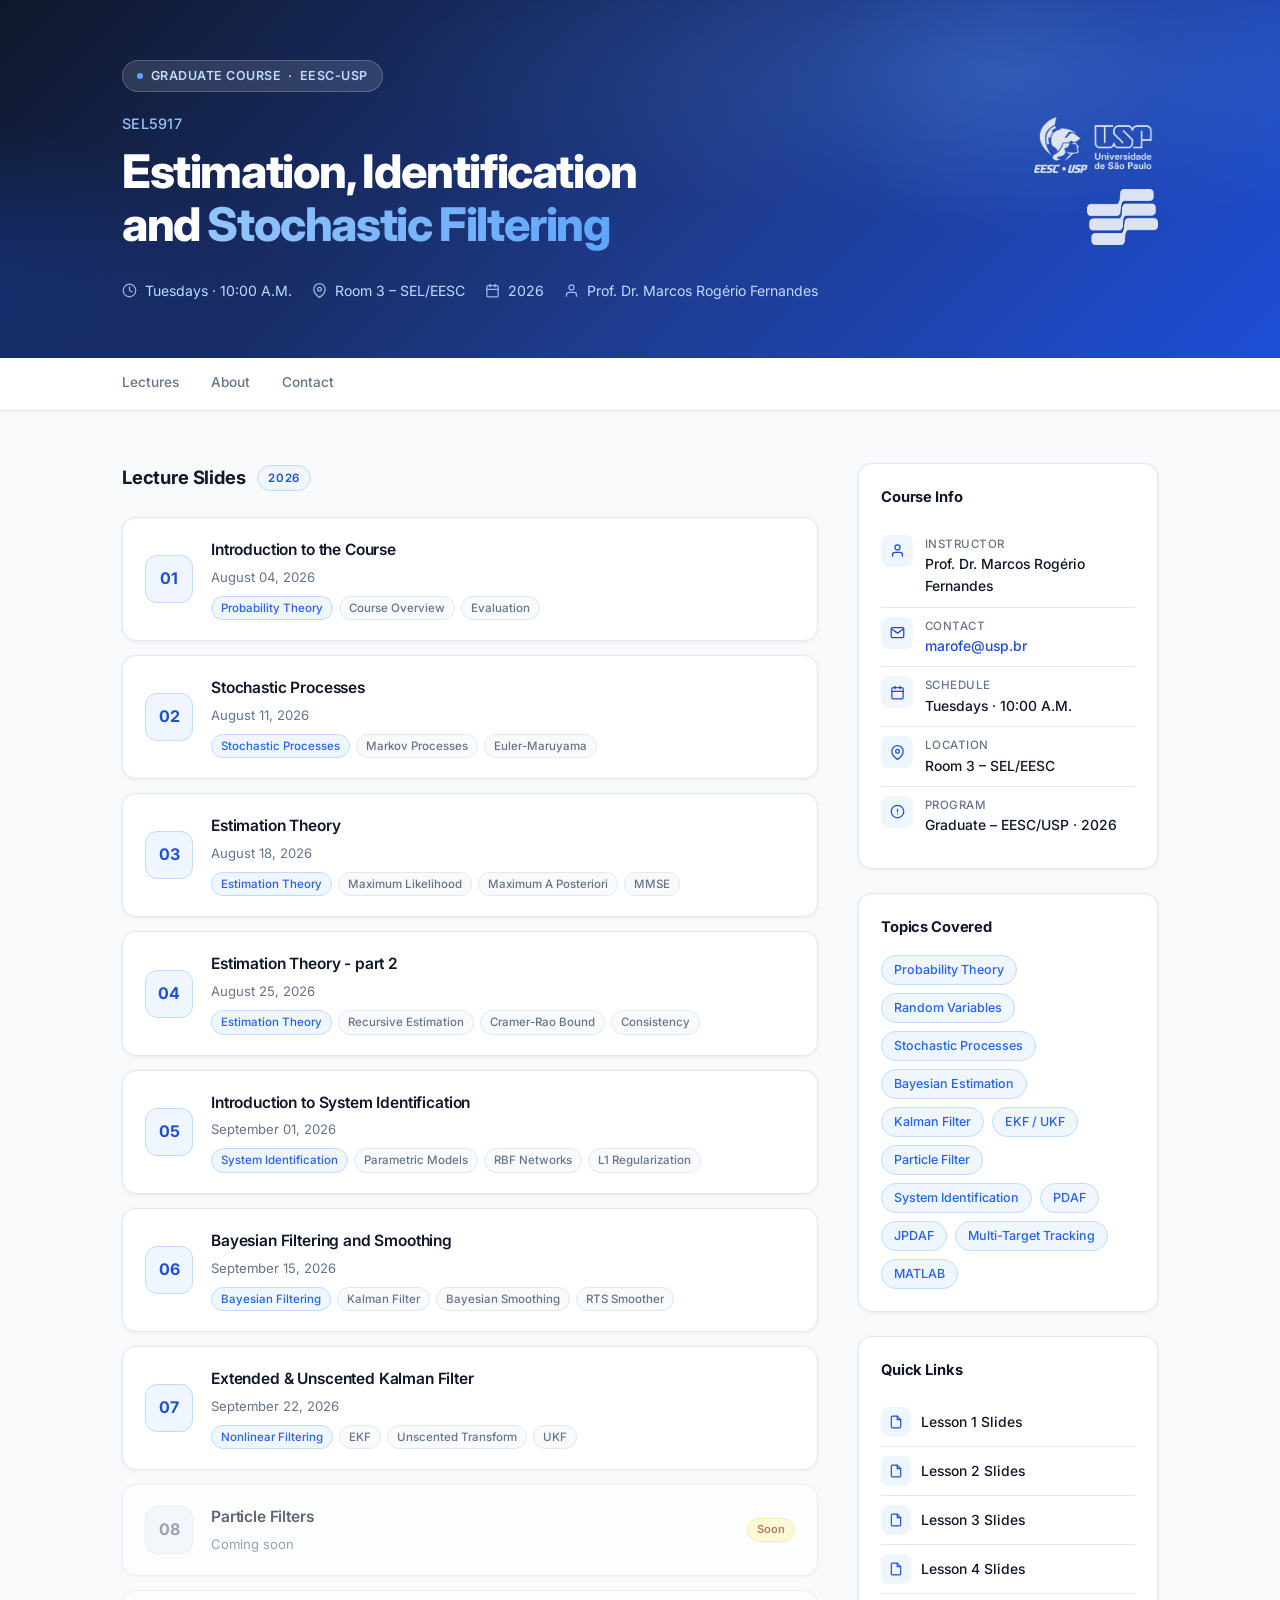
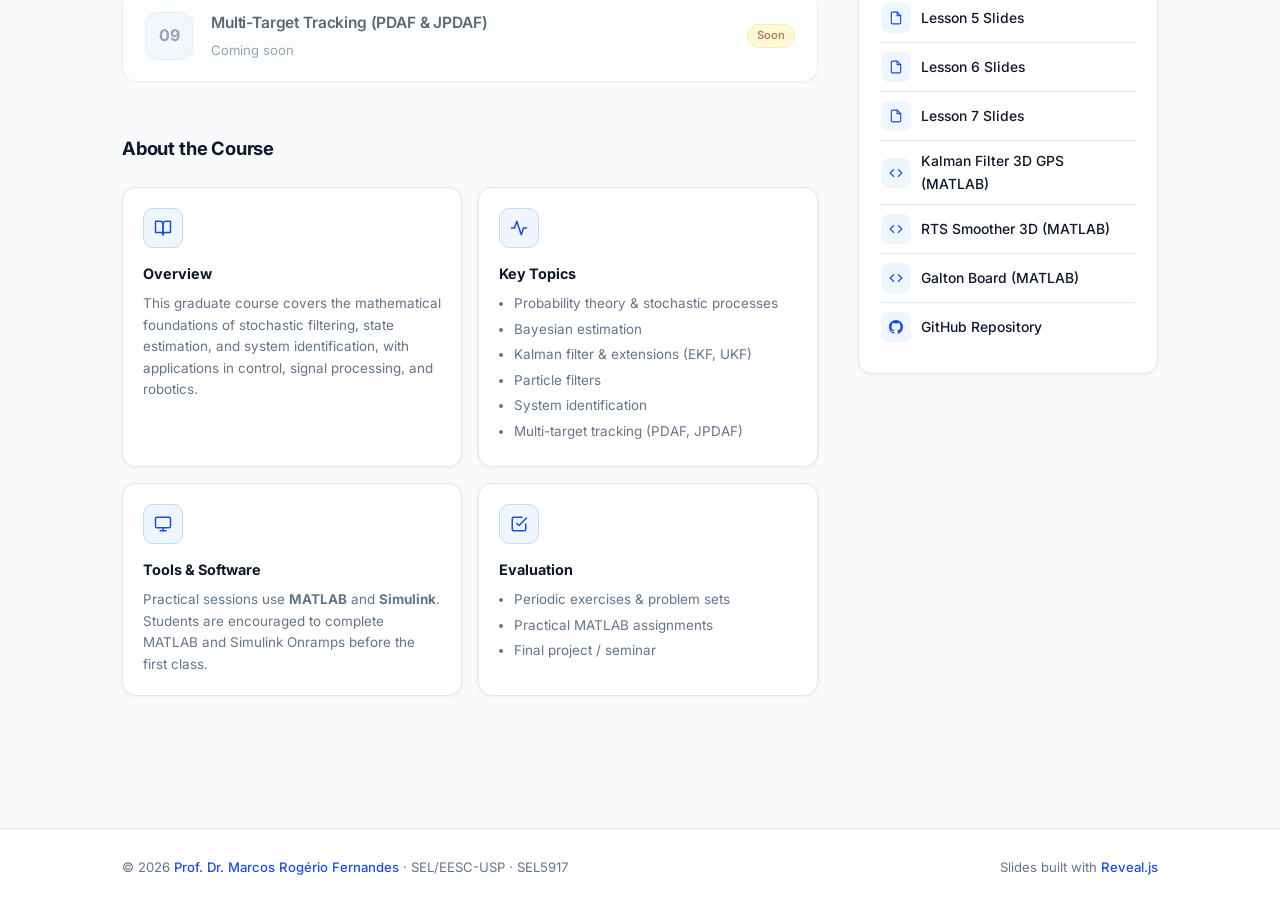
==== commit 5ea8cbfc: "Update index with Lesson 7 and fix Kolmogorov spelling in Lessons 6 and 7" ====
--- a/index.html
+++ b/index.html
@@ -733,14 +733,21 @@
             <svg class="arrow-icon" width="18" height="18" viewBox="0 0 24 24" fill="none" stroke="currentColor" stroke-width="2.2" stroke-linecap="round" stroke-linejoin="round"><line x1="5" y1="12" x2="19" y2="12"/><polyline points="12 5 19 12 12 19"/></svg>
           </a>
 
-          <div class="lesson-card soon" id="lesson-cs-3" aria-hidden="true">
+          <!-- Lesson 07 -->
+          <a class="lesson-card" href="2026/lesson7.html" id="lesson-07" aria-label="Lesson 7: Extended &amp; Unscented Kalman Filter">
             <div class="lesson-num">07</div>
             <div class="lesson-info">
               <h3>Extended &amp; Unscented Kalman Filter</h3>
-              <p>Coming soon</p>
-            </div>
-            <span class="soon-badge">Soon</span>
-          </div>
+              <p>September 22, 2026</p>
+              <div class="lesson-tags">
+                <span class="tag blue">Nonlinear Filtering</span>
+                <span class="tag">EKF</span>
+                <span class="tag">Unscented Transform</span>
+                <span class="tag">UKF</span>
+              </div>
+            </div>
+            <svg class="arrow-icon" width="18" height="18" viewBox="0 0 24 24" fill="none" stroke="currentColor" stroke-width="2.2" stroke-linecap="round" stroke-linejoin="round"><line x1="5" y1="12" x2="19" y2="12"/><polyline points="12 5 19 12 12 19"/></svg>
+          </a>
 
           <div class="lesson-card soon" id="lesson-cs-4" aria-hidden="true">
             <div class="lesson-num">08</div>
@@ -935,6 +942,12 @@
           </div>
           Lesson 6 Slides
         </a>
+        <a class="link-row" href="2026/lesson7.html" id="link-lesson7">
+          <div class="link-icon">
+            <svg width="14" height="14" viewBox="0 0 24 24" fill="none" stroke="currentColor" stroke-width="2" stroke-linecap="round" stroke-linejoin="round"><path d="M14 2H6a2 2 0 0 0-2 2v16a2 2 0 0 0 2 2h12a2 2 0 0 0 2-2V8z"/><polyline points="14 2 14 8 20 8"/></svg>
+          </div>
+          Lesson 7 Slides
+        </a>
         <a class="link-row" href="kf_gps_tracking_3d.m" id="link-kf-gps" download>
           <div class="link-icon">
             <svg width="14" height="14" viewBox="0 0 24 24" fill="none" stroke="currentColor" stroke-width="2" stroke-linecap="round" stroke-linejoin="round"><polyline points="16 18 22 12 16 6"/><polyline points="8 6 2 12 8 18"/></svg>
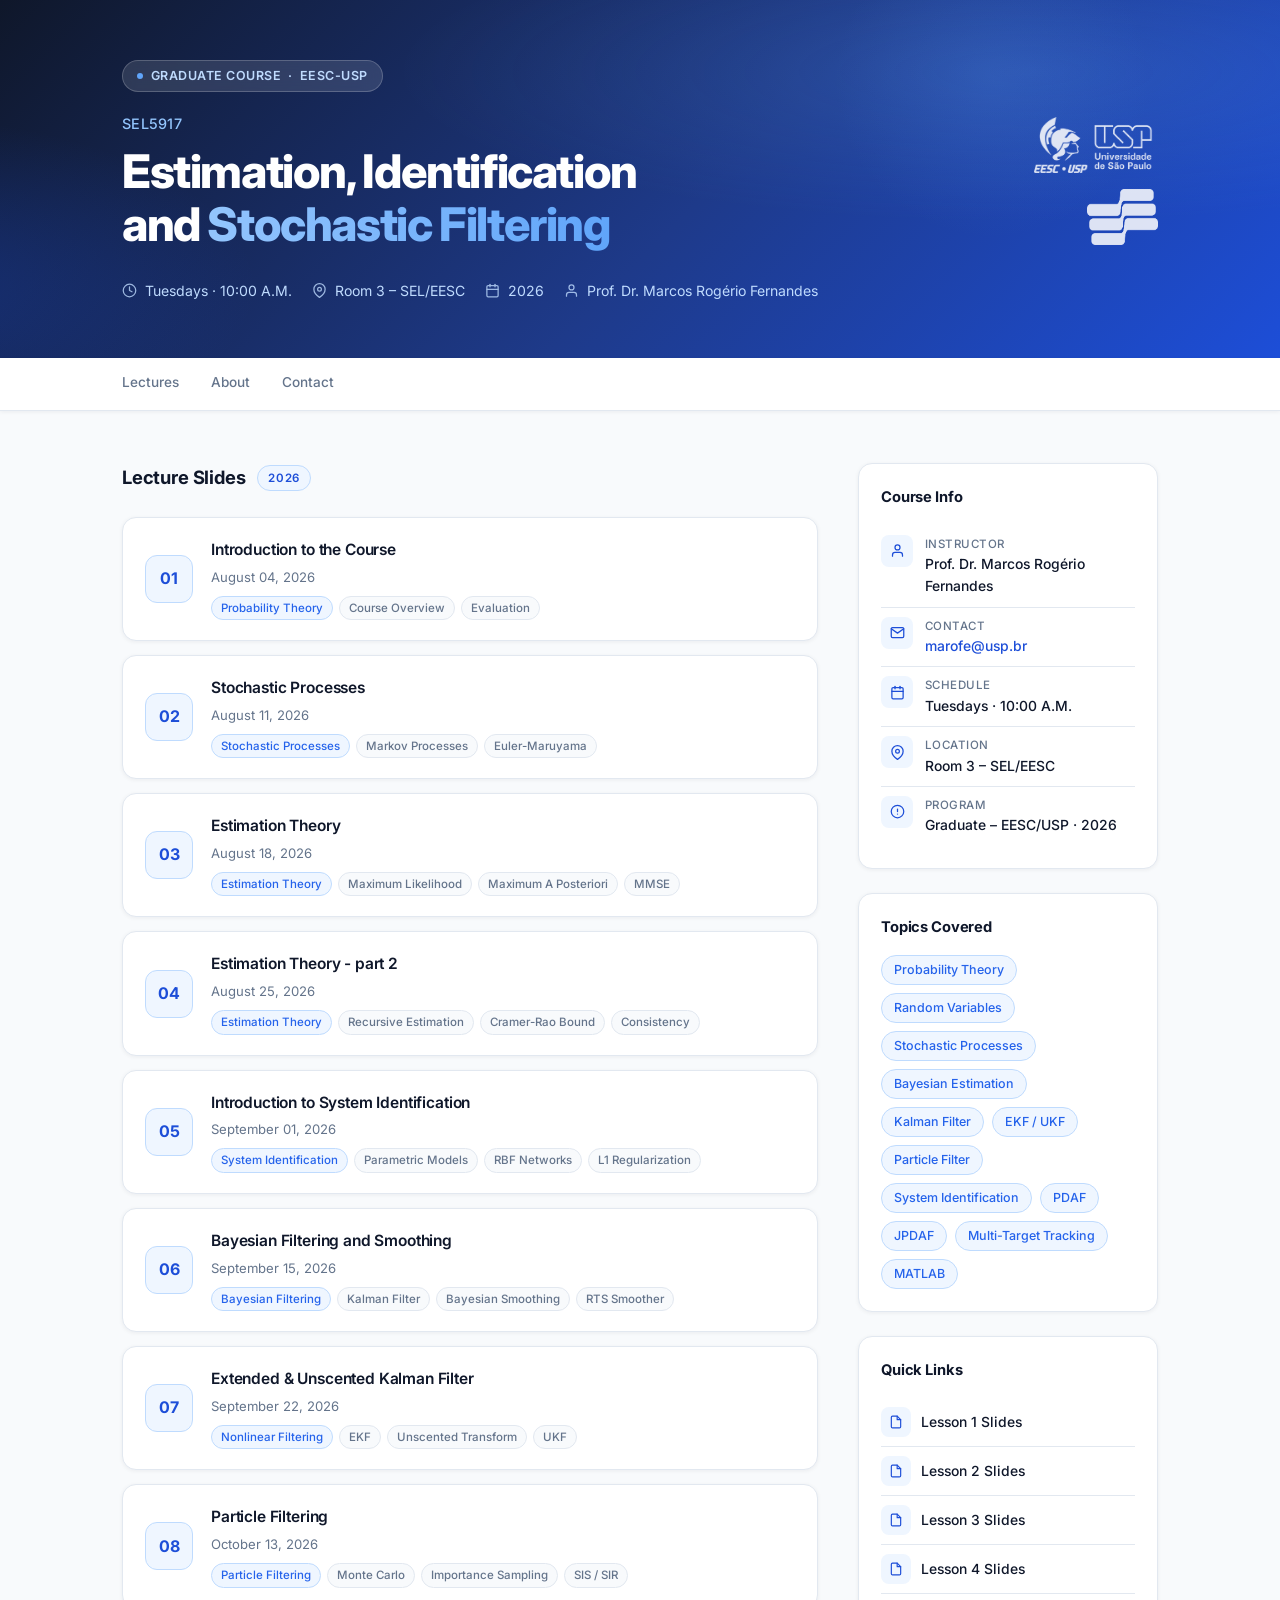
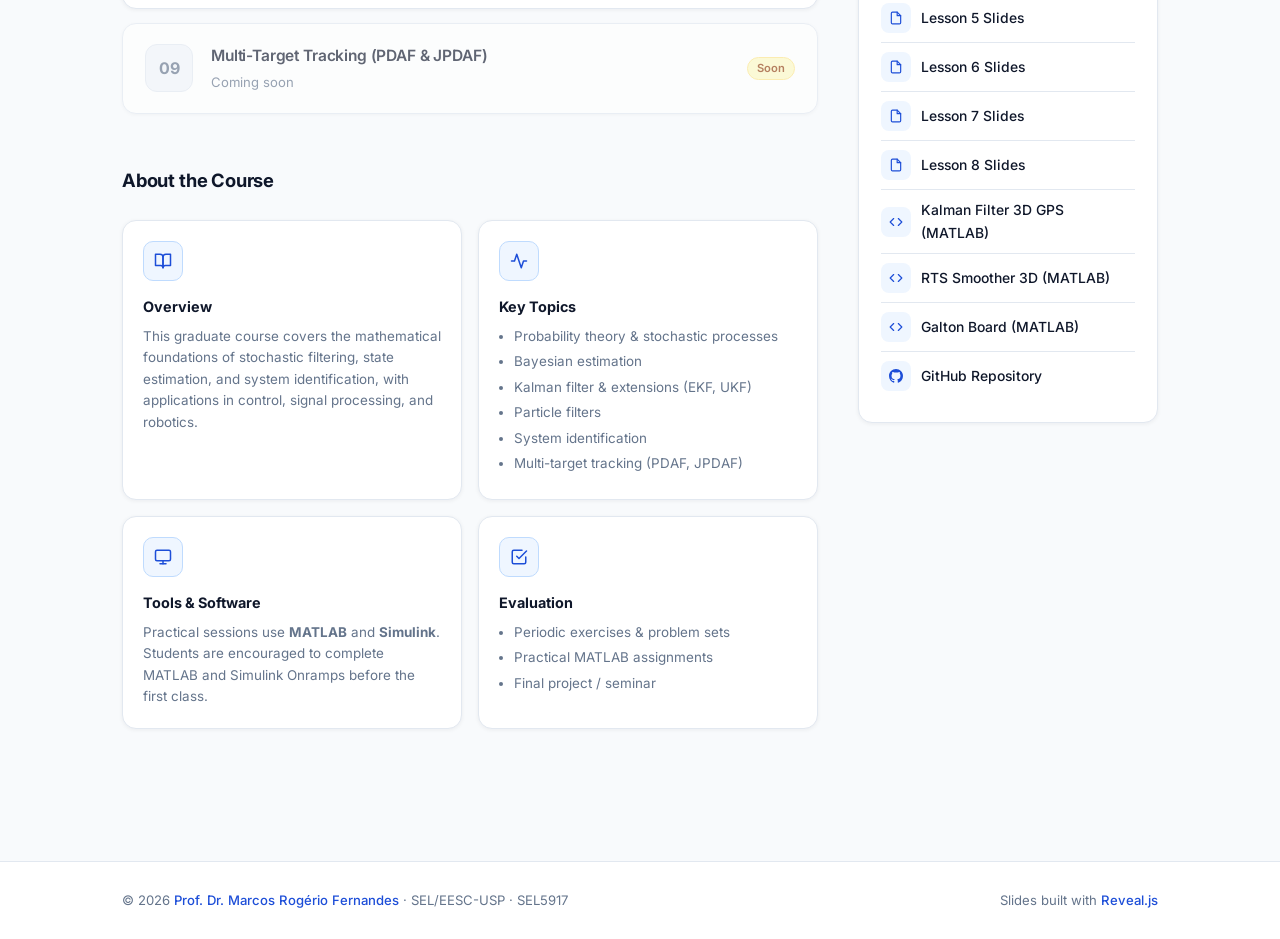
==== commit cc650513: "Update course index with Lesson 8 and add Lesson 8 slides with assets" ====
--- a/index.html
+++ b/index.html
@@ -749,14 +749,21 @@
             <svg class="arrow-icon" width="18" height="18" viewBox="0 0 24 24" fill="none" stroke="currentColor" stroke-width="2.2" stroke-linecap="round" stroke-linejoin="round"><line x1="5" y1="12" x2="19" y2="12"/><polyline points="12 5 19 12 12 19"/></svg>
           </a>
 
-          <div class="lesson-card soon" id="lesson-cs-4" aria-hidden="true">
+          <!-- Lesson 08 -->
+          <a class="lesson-card" href="2026/lesson8.html" id="lesson-08" aria-label="Lesson 8: Particle Filtering">
             <div class="lesson-num">08</div>
             <div class="lesson-info">
-              <h3>Particle Filters</h3>
-              <p>Coming soon</p>
-            </div>
-            <span class="soon-badge">Soon</span>
-          </div>
+              <h3>Particle Filtering</h3>
+              <p>October 13, 2026</p>
+              <div class="lesson-tags">
+                <span class="tag blue">Particle Filtering</span>
+                <span class="tag">Monte Carlo</span>
+                <span class="tag">Importance Sampling</span>
+                <span class="tag">SIS / SIR</span>
+              </div>
+            </div>
+            <svg class="arrow-icon" width="18" height="18" viewBox="0 0 24 24" fill="none" stroke="currentColor" stroke-width="2.2" stroke-linecap="round" stroke-linejoin="round"><line x1="5" y1="12" x2="19" y2="12"/><polyline points="12 5 19 12 12 19"/></svg>
+          </a>
 
           <div class="lesson-card soon" id="lesson-cs-5" aria-hidden="true">
             <div class="lesson-num">09</div>
@@ -948,6 +955,12 @@
           </div>
           Lesson 7 Slides
         </a>
+        <a class="link-row" href="2026/lesson8.html" id="link-lesson8">
+          <div class="link-icon">
+            <svg width="14" height="14" viewBox="0 0 24 24" fill="none" stroke="currentColor" stroke-width="2" stroke-linecap="round" stroke-linejoin="round"><path d="M14 2H6a2 2 0 0 0-2 2v16a2 2 0 0 0 2 2h12a2 2 0 0 0 2-2V8z"/><polyline points="14 2 14 8 20 8"/></svg>
+          </div>
+          Lesson 8 Slides
+        </a>
         <a class="link-row" href="kf_gps_tracking_3d.m" id="link-kf-gps" download>
           <div class="link-icon">
             <svg width="14" height="14" viewBox="0 0 24 24" fill="none" stroke="currentColor" stroke-width="2" stroke-linecap="round" stroke-linejoin="round"><polyline points="16 18 22 12 16 6"/><polyline points="8 6 2 12 8 18"/></svg>
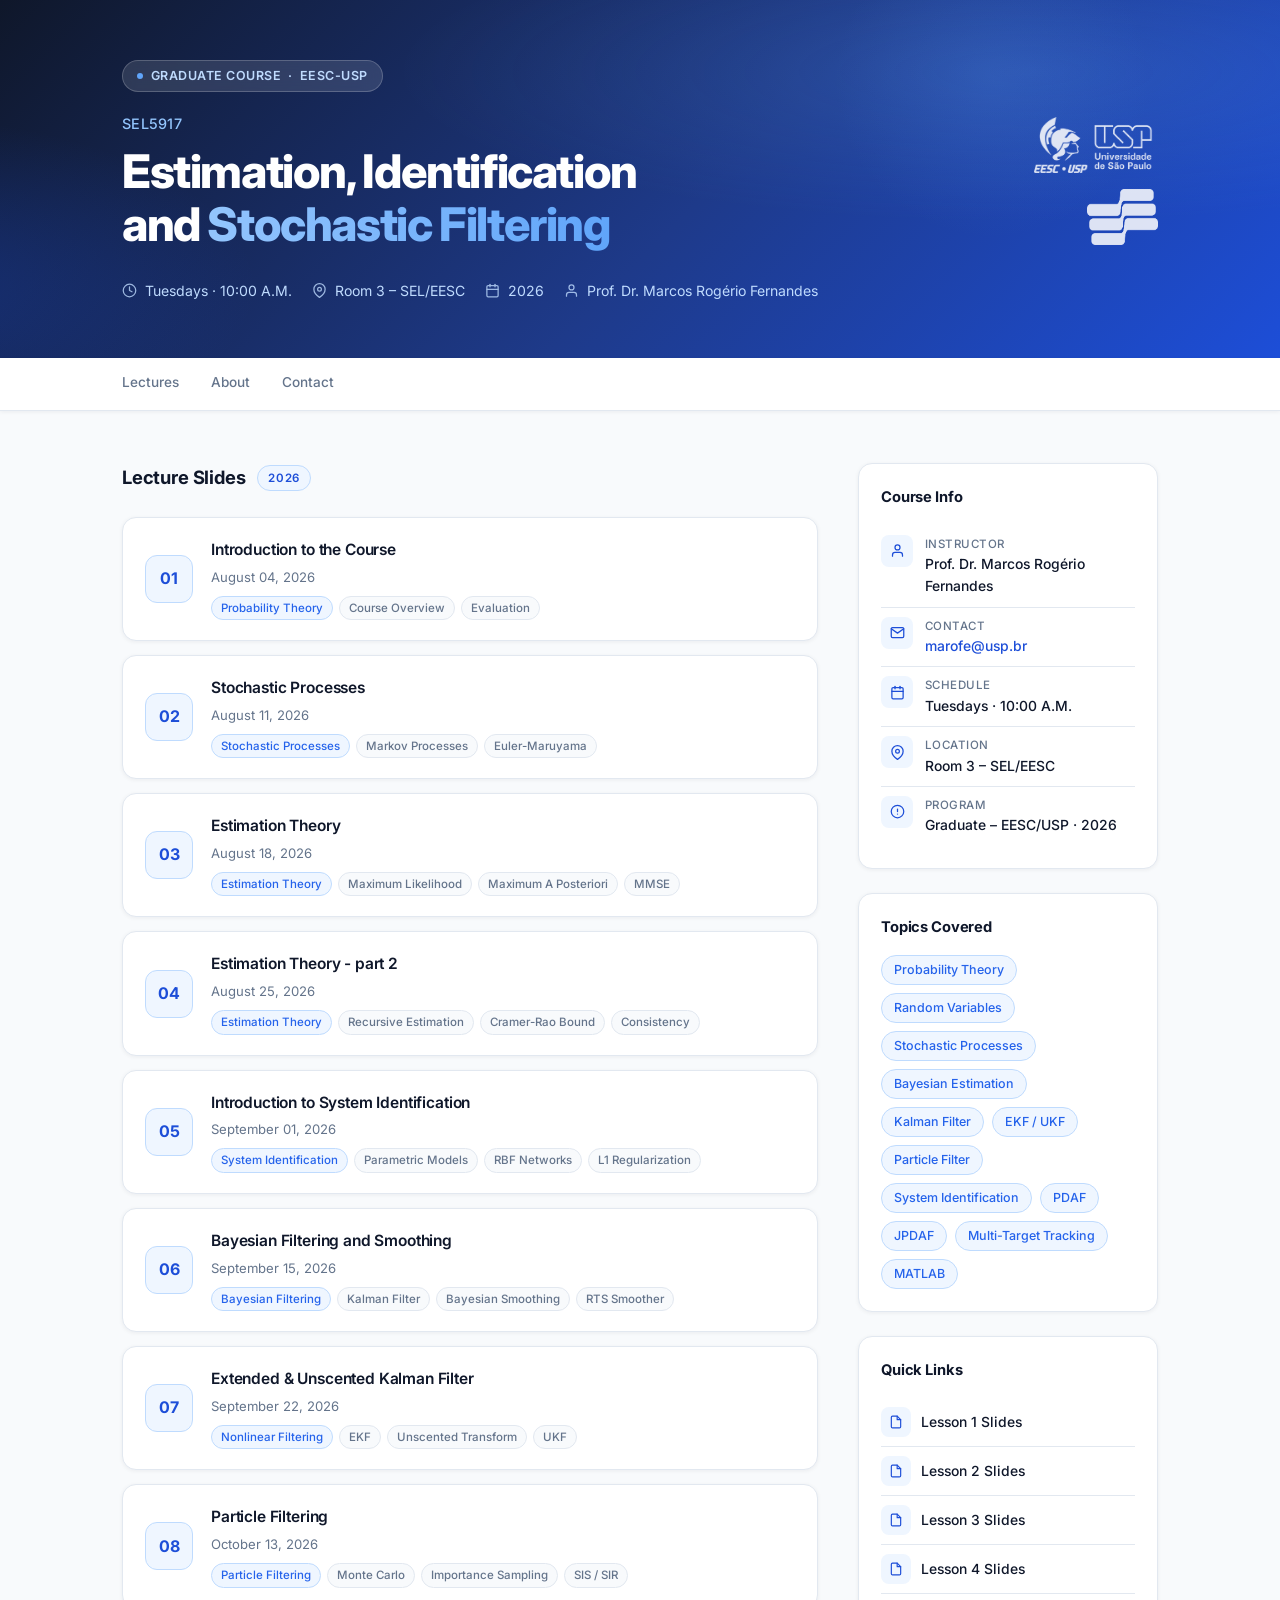
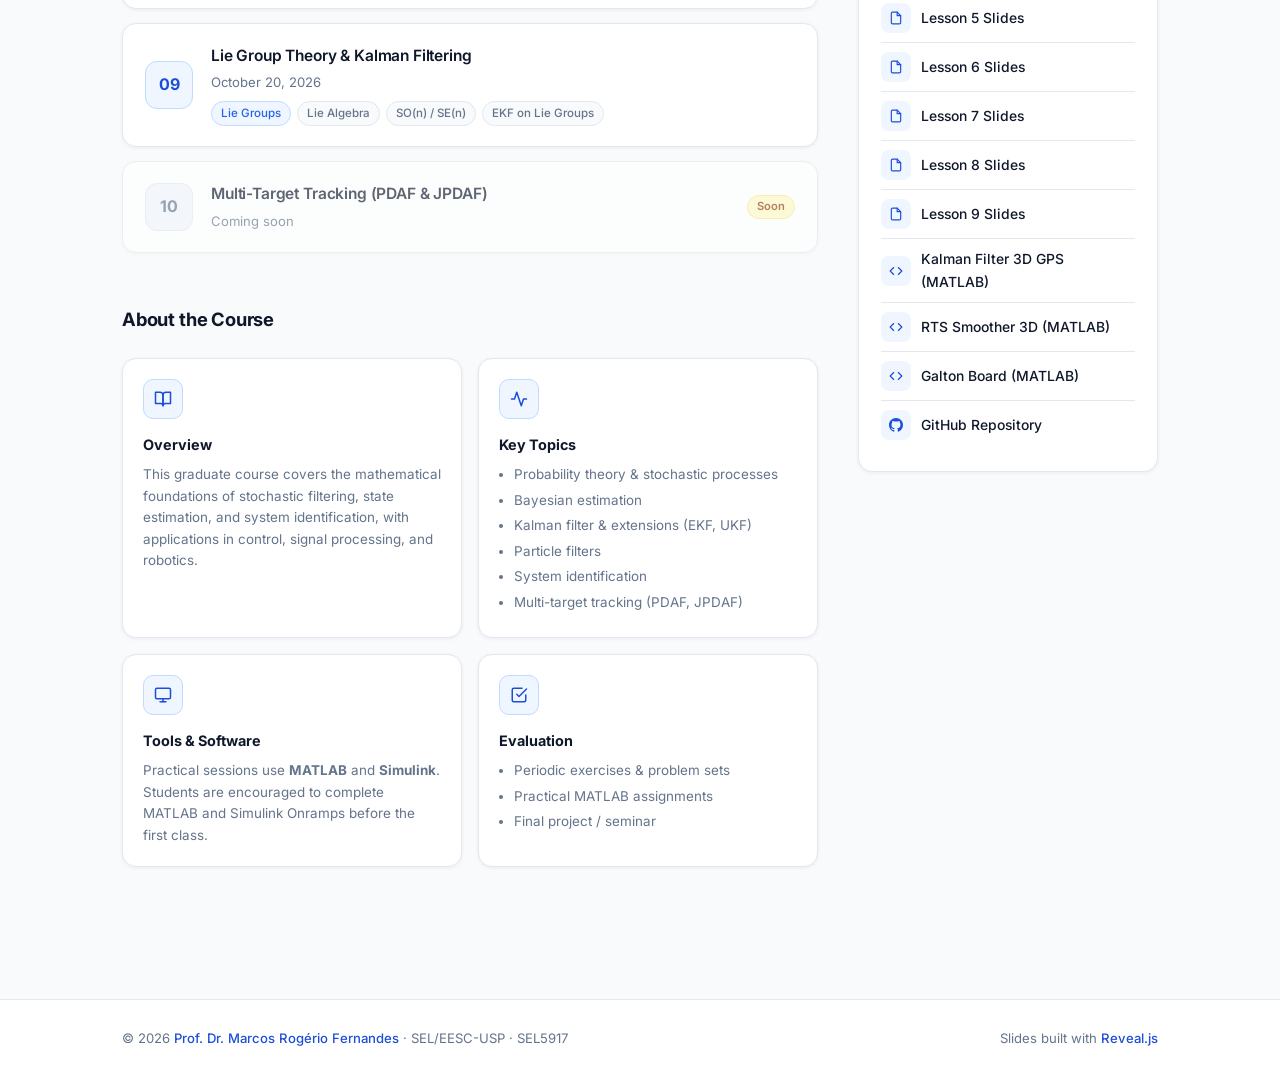
==== commit 78ffbab8: "Update course index with Lesson 9 and add Lesson 9 slides with assets" ====
--- a/index.html
+++ b/index.html
@@ -765,8 +765,24 @@
             <svg class="arrow-icon" width="18" height="18" viewBox="0 0 24 24" fill="none" stroke="currentColor" stroke-width="2.2" stroke-linecap="round" stroke-linejoin="round"><line x1="5" y1="12" x2="19" y2="12"/><polyline points="12 5 19 12 12 19"/></svg>
           </a>
 
+          <!-- Lesson 09 -->
+          <a class="lesson-card" href="2026/lesson9.html" id="lesson-09" aria-label="Lesson 9: Lie Group Theory &amp; Kalman Filtering">
+            <div class="lesson-num">09</div>
+            <div class="lesson-info">
+              <h3>Lie Group Theory &amp; Kalman Filtering</h3>
+              <p>October 20, 2026</p>
+              <div class="lesson-tags">
+                <span class="tag blue">Lie Groups</span>
+                <span class="tag">Lie Algebra</span>
+                <span class="tag">SO(n) / SE(n)</span>
+                <span class="tag">EKF on Lie Groups</span>
+              </div>
+            </div>
+            <svg class="arrow-icon" width="18" height="18" viewBox="0 0 24 24" fill="none" stroke="currentColor" stroke-width="2.2" stroke-linecap="round" stroke-linejoin="round"><line x1="5" y1="12" x2="19" y2="12"/><polyline points="12 5 19 12 12 19"/></svg>
+          </a>
+
           <div class="lesson-card soon" id="lesson-cs-5" aria-hidden="true">
-            <div class="lesson-num">09</div>
+            <div class="lesson-num">10</div>
             <div class="lesson-info">
               <h3>Multi-Target Tracking (PDAF &amp; JPDAF)</h3>
               <p>Coming soon</p>
@@ -961,6 +977,12 @@
           </div>
           Lesson 8 Slides
         </a>
+        <a class="link-row" href="2026/lesson9.html" id="link-lesson9">
+          <div class="link-icon">
+            <svg width="14" height="14" viewBox="0 0 24 24" fill="none" stroke="currentColor" stroke-width="2" stroke-linecap="round" stroke-linejoin="round"><path d="M14 2H6a2 2 0 0 0-2 2v16a2 2 0 0 0 2 2h12a2 2 0 0 0 2-2V8z"/><polyline points="14 2 14 8 20 8"/></svg>
+          </div>
+          Lesson 9 Slides
+        </a>
         <a class="link-row" href="kf_gps_tracking_3d.m" id="link-kf-gps" download>
           <div class="link-icon">
             <svg width="14" height="14" viewBox="0 0 24 24" fill="none" stroke="currentColor" stroke-width="2" stroke-linecap="round" stroke-linejoin="round"><polyline points="16 18 22 12 16 6"/><polyline points="8 6 2 12 8 18"/></svg>
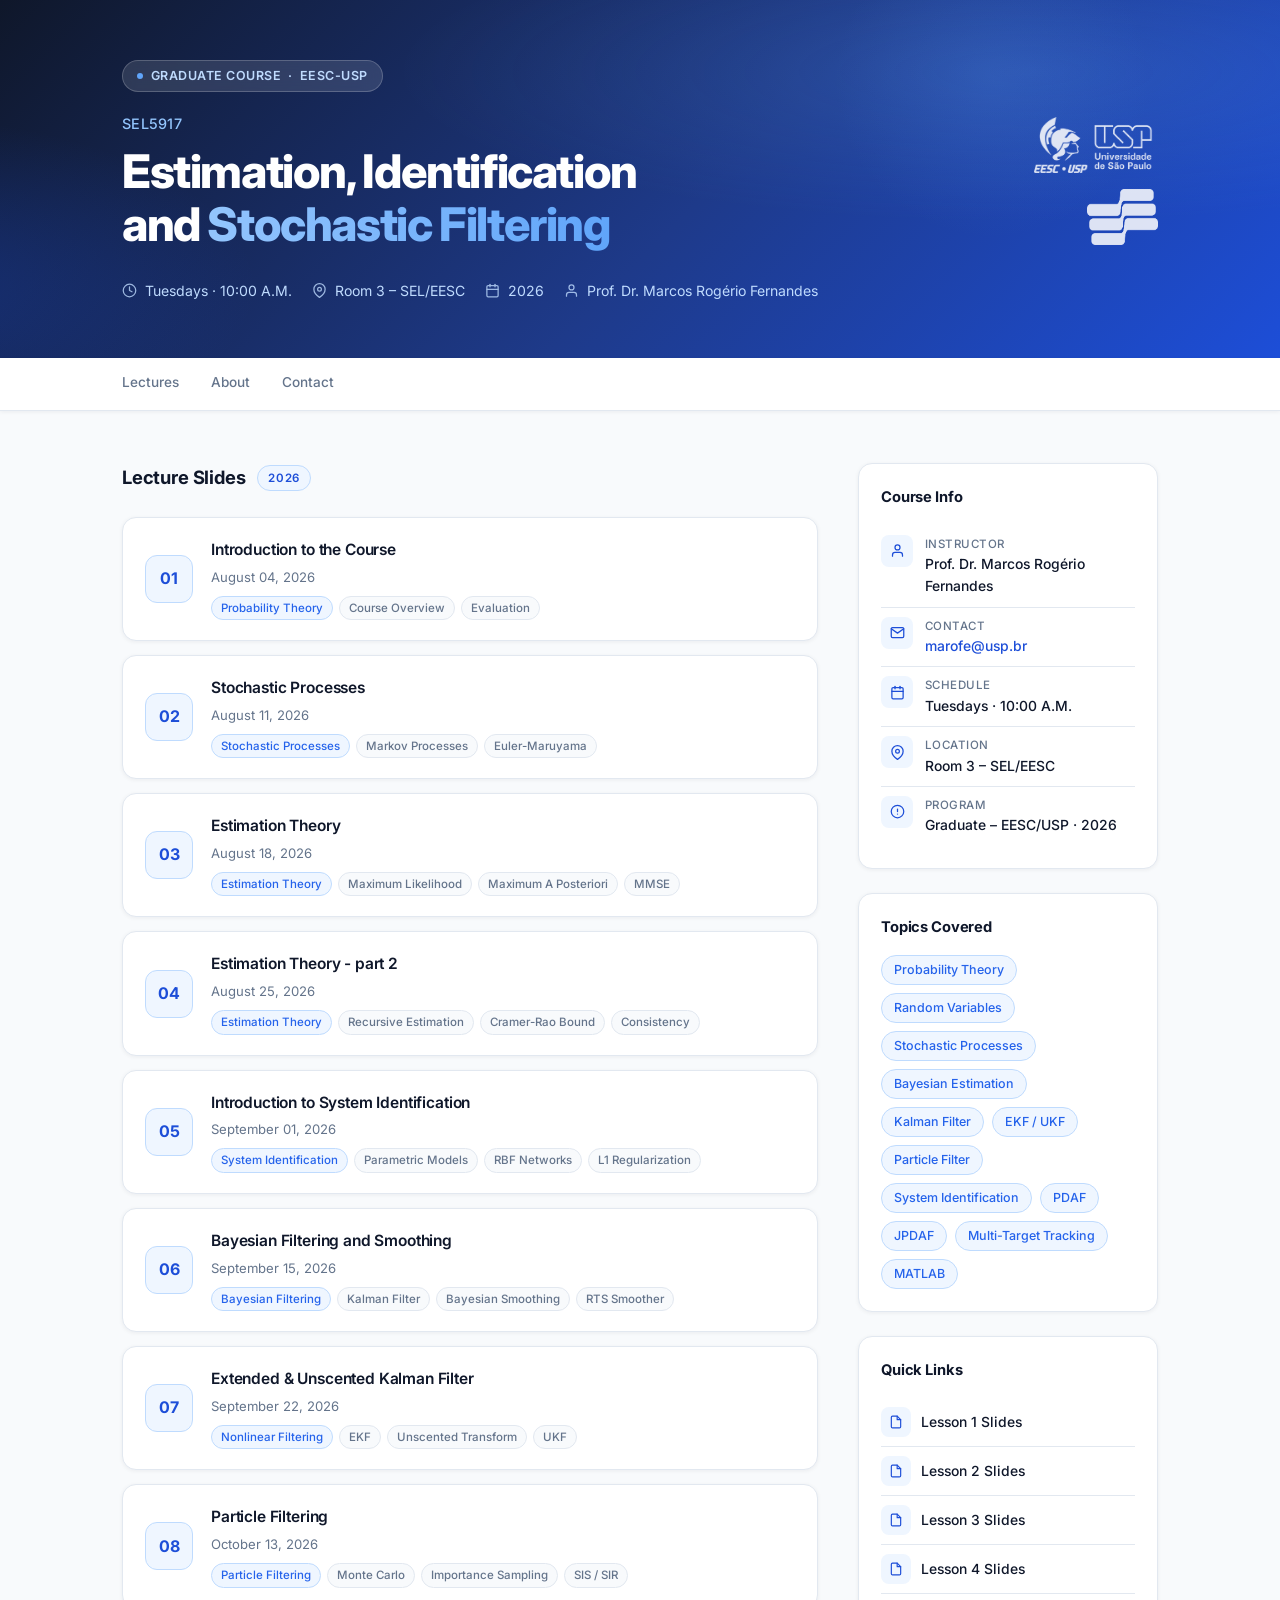
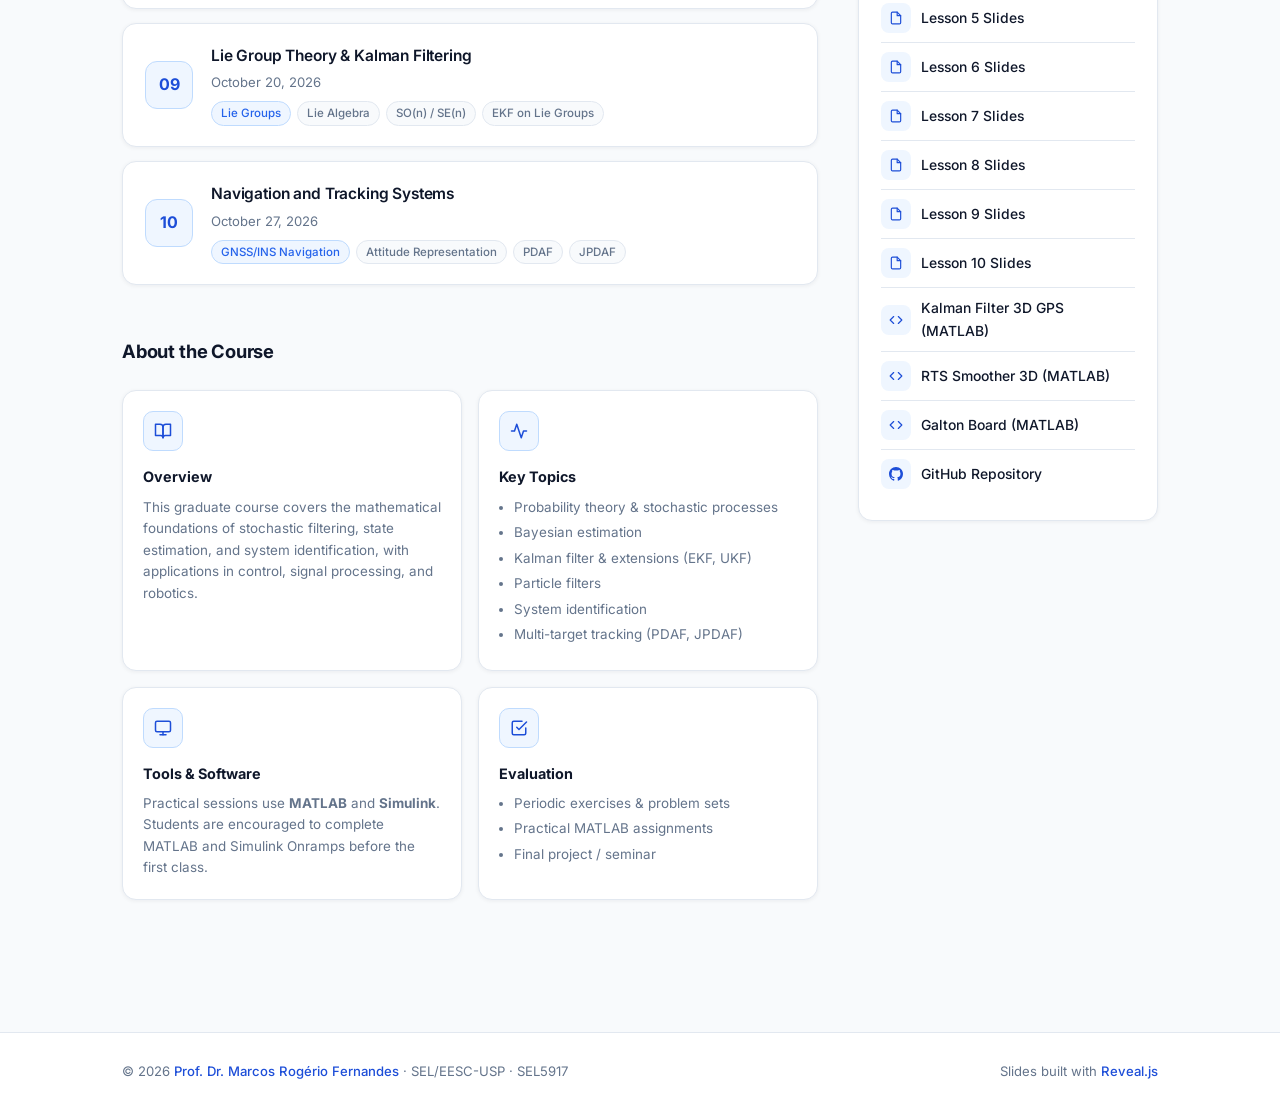
==== commit e80e6002: "Update course index with Lesson 10 and add Lesson 10 slides with assets" ====
--- a/index.html
+++ b/index.html
@@ -781,14 +781,21 @@
             <svg class="arrow-icon" width="18" height="18" viewBox="0 0 24 24" fill="none" stroke="currentColor" stroke-width="2.2" stroke-linecap="round" stroke-linejoin="round"><line x1="5" y1="12" x2="19" y2="12"/><polyline points="12 5 19 12 12 19"/></svg>
           </a>
 
-          <div class="lesson-card soon" id="lesson-cs-5" aria-hidden="true">
+          <!-- Lesson 10 -->
+          <a class="lesson-card" href="2026/lesson10.html" id="lesson-10" aria-label="Lesson 10: Navigation and Tracking Systems">
             <div class="lesson-num">10</div>
             <div class="lesson-info">
-              <h3>Multi-Target Tracking (PDAF &amp; JPDAF)</h3>
-              <p>Coming soon</p>
-            </div>
-            <span class="soon-badge">Soon</span>
-          </div>
+              <h3>Navigation and Tracking Systems</h3>
+              <p>October 27, 2026</p>
+              <div class="lesson-tags">
+                <span class="tag blue">GNSS/INS Navigation</span>
+                <span class="tag">Attitude Representation</span>
+                <span class="tag">PDAF</span>
+                <span class="tag">JPDAF</span>
+              </div>
+            </div>
+            <svg class="arrow-icon" width="18" height="18" viewBox="0 0 24 24" fill="none" stroke="currentColor" stroke-width="2.2" stroke-linecap="round" stroke-linejoin="round"><line x1="5" y1="12" x2="19" y2="12"/><polyline points="12 5 19 12 12 19"/></svg>
+          </a>
 
         </div>
       </section>
@@ -983,6 +990,12 @@
           </div>
           Lesson 9 Slides
         </a>
+        <a class="link-row" href="2026/lesson10.html" id="link-lesson10">
+          <div class="link-icon">
+            <svg width="14" height="14" viewBox="0 0 24 24" fill="none" stroke="currentColor" stroke-width="2" stroke-linecap="round" stroke-linejoin="round"><path d="M14 2H6a2 2 0 0 0-2 2v16a2 2 0 0 0 2 2h12a2 2 0 0 0 2-2V8z"/><polyline points="14 2 14 8 20 8"/></svg>
+          </div>
+          Lesson 10 Slides
+        </a>
         <a class="link-row" href="kf_gps_tracking_3d.m" id="link-kf-gps" download>
           <div class="link-icon">
             <svg width="14" height="14" viewBox="0 0 24 24" fill="none" stroke="currentColor" stroke-width="2" stroke-linecap="round" stroke-linejoin="round"><polyline points="16 18 22 12 16 6"/><polyline points="8 6 2 12 8 18"/></svg>
